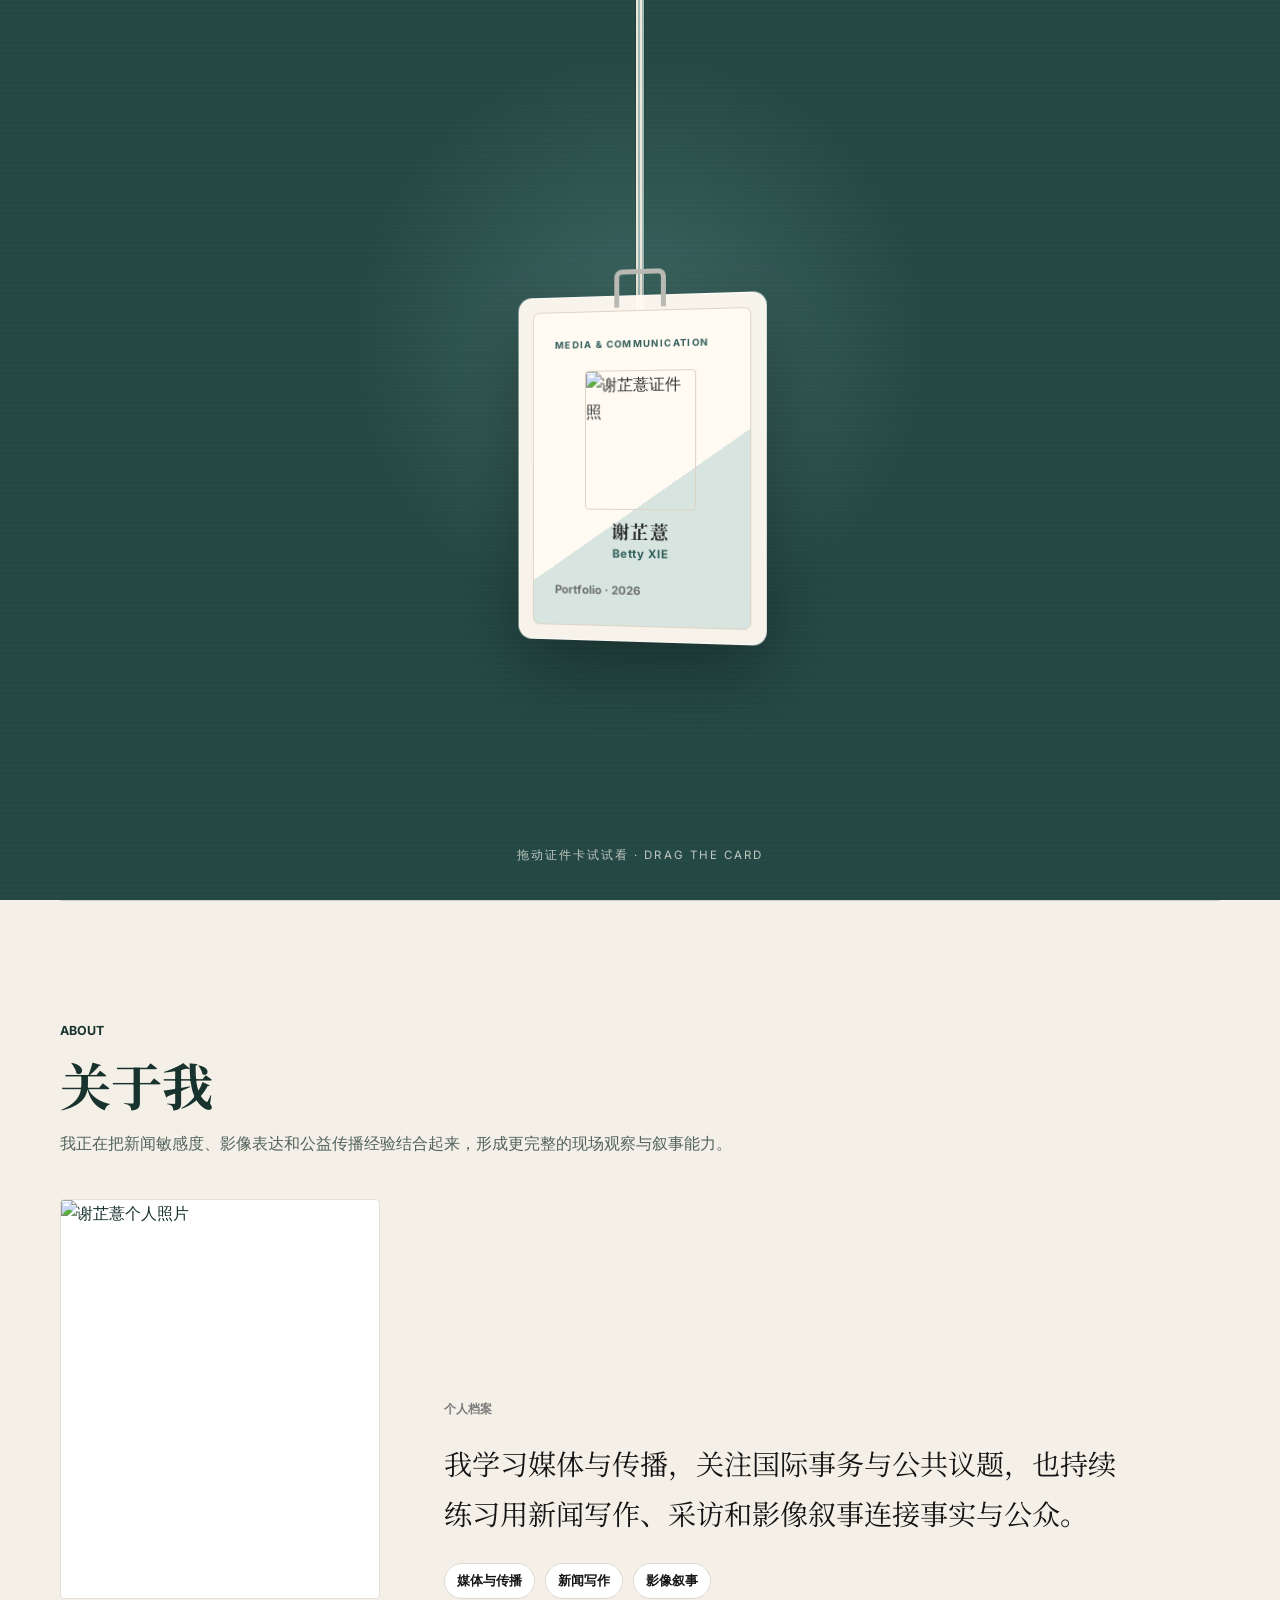
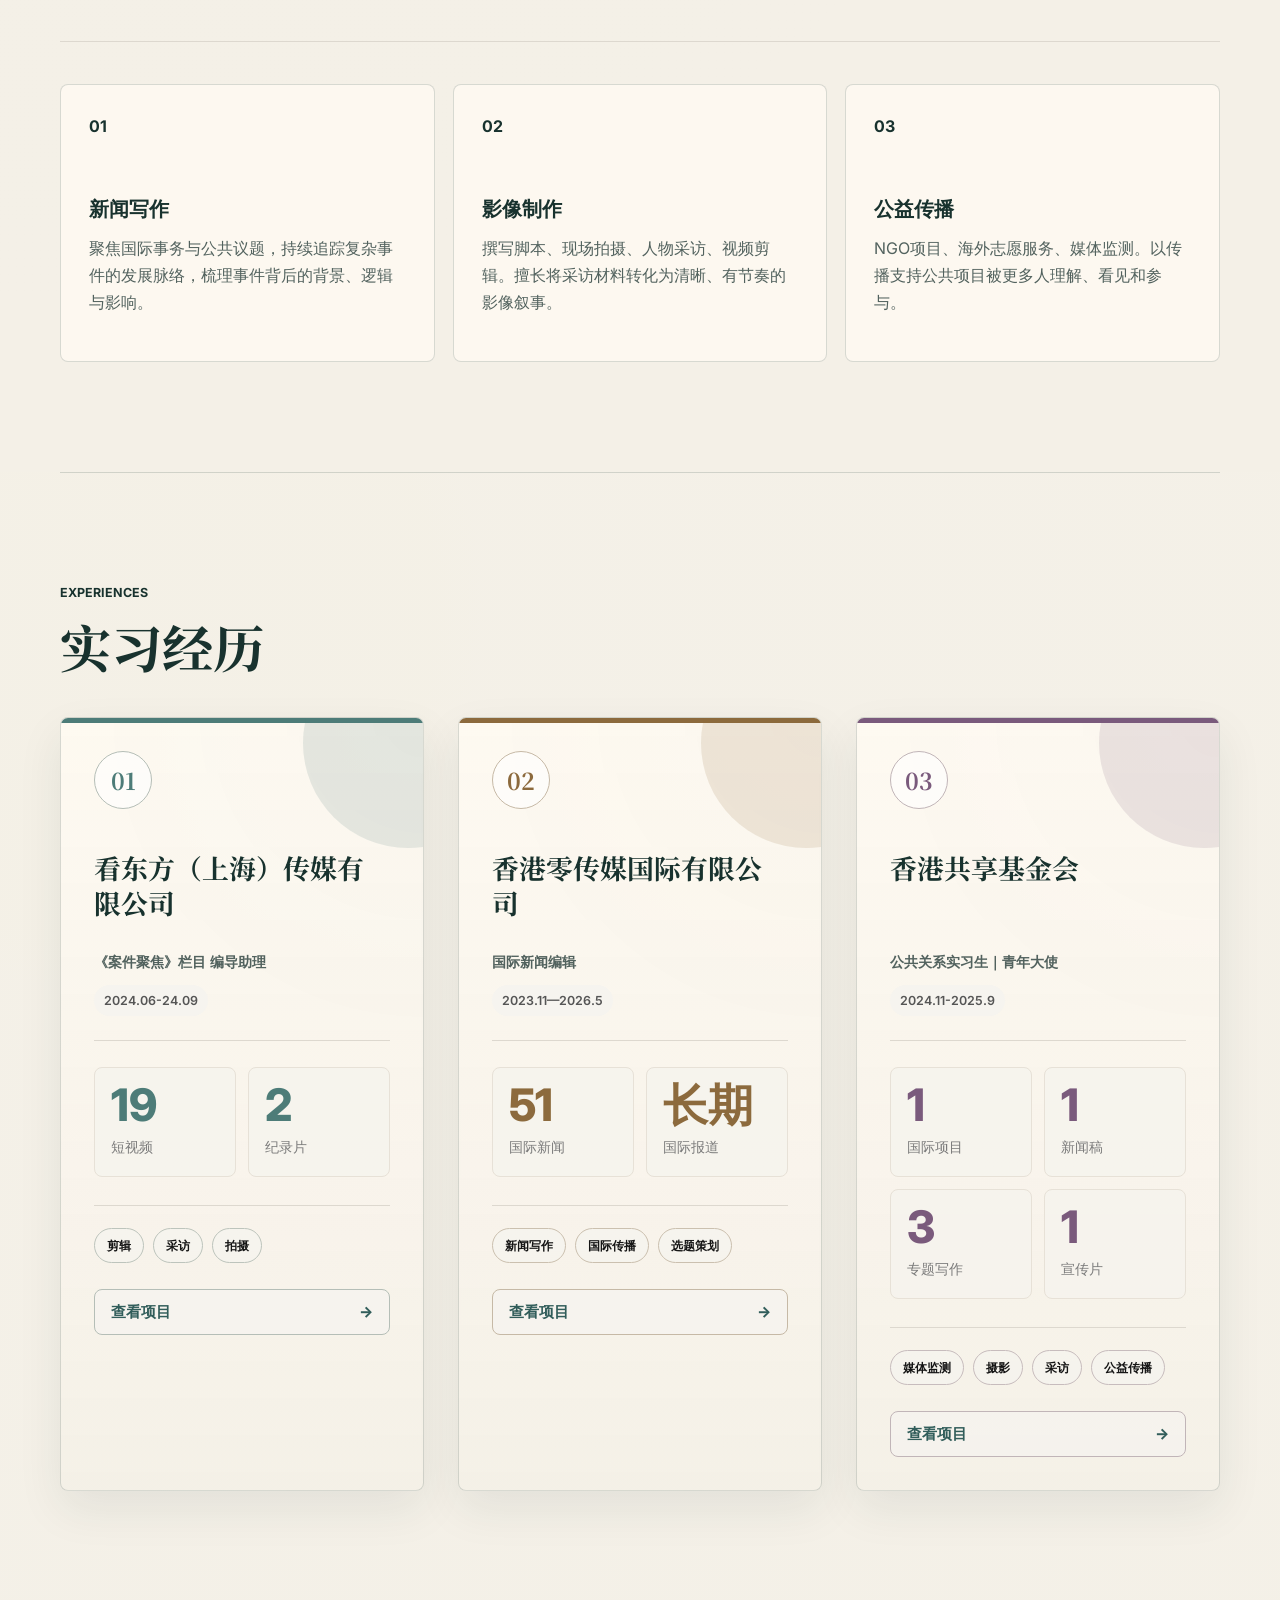
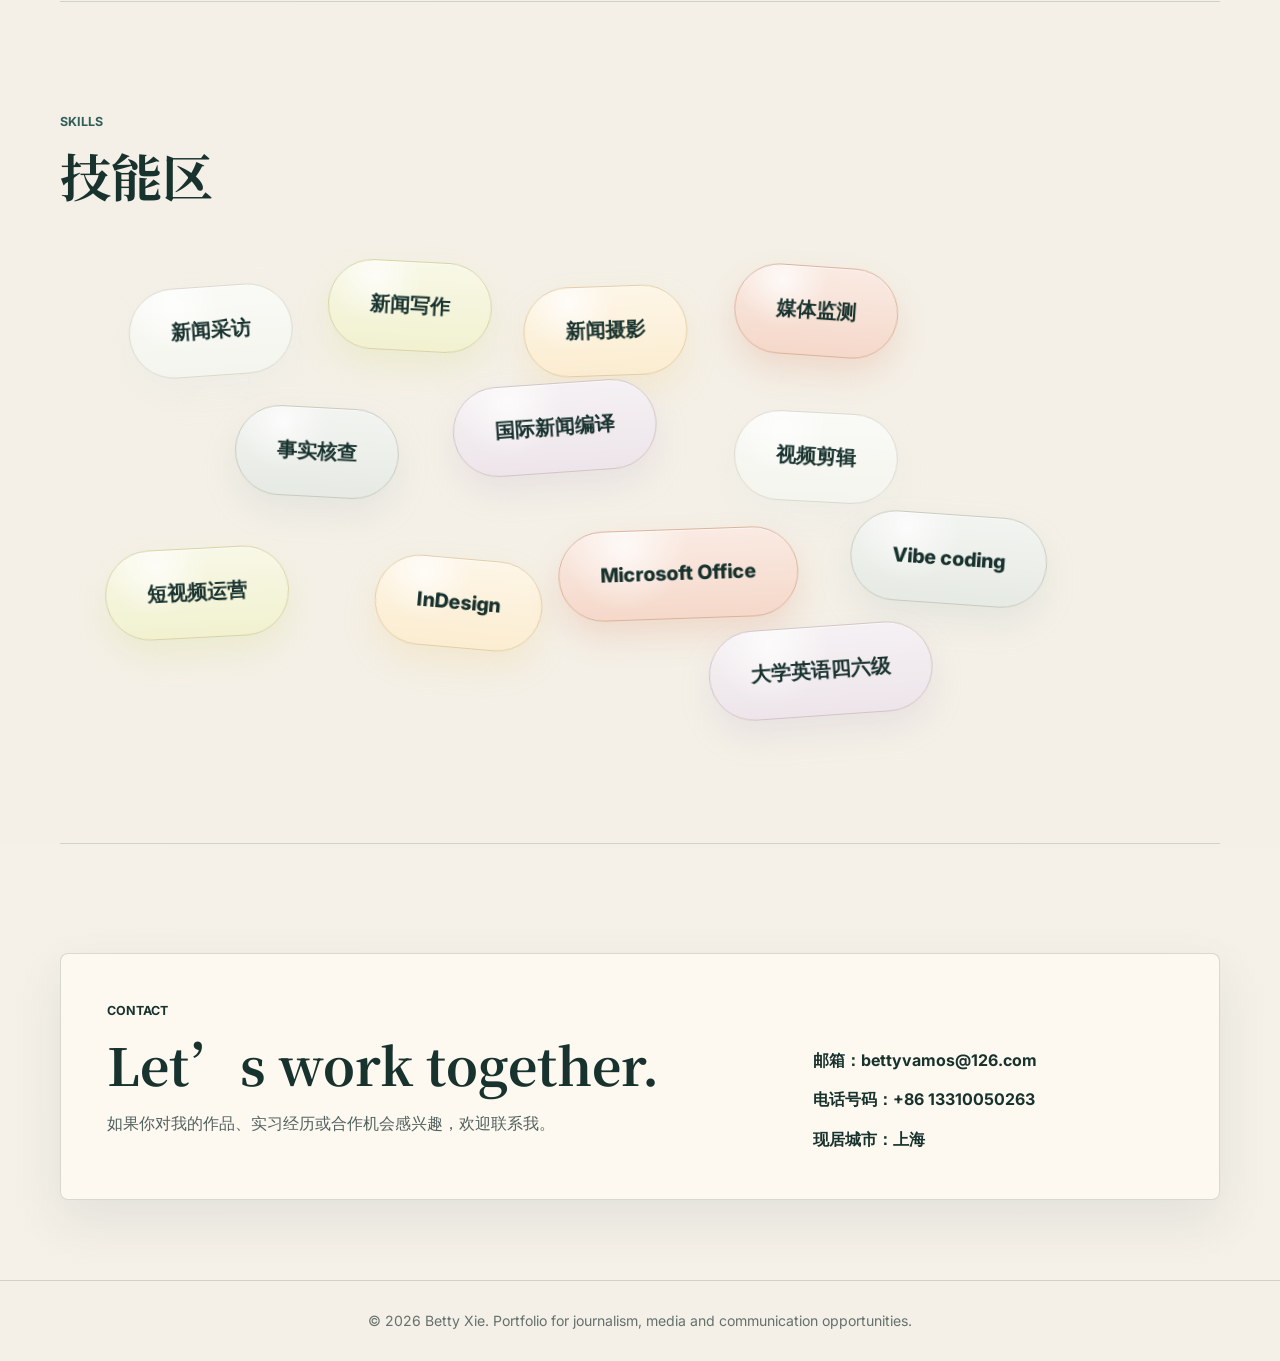
==== index.html @ 4956002a "Add files via upload" ====
<!DOCTYPE html>
<html lang="zh-CN">
<head>
  <meta charset="UTF-8">
  <meta name="viewport" content="width=device-width, initial-scale=1.0">
  <title>Betty Xie | Portfolio</title>
  <meta name="description" content="谢芷薏 Betty Xie 的中文个人作品集网站，展示新闻写作、影像制作、公益传播经历与作品。">
  <link rel="preconnect" href="https://fonts.googleapis.com">
  <link rel="preconnect" href="https://fonts.gstatic.com" crossorigin>
  <link href="https://fonts.googleapis.com/css2?family=Noto+Serif+SC:wght@500;700&family=Inter:wght@400;500;600;700&display=swap" rel="stylesheet">
  <link rel="stylesheet" href="style.css">
</head>
<body class="home-page">
  <div class="lanyard-intro" id="lanyardIntro" role="dialog" aria-label="Betty Xie 网站入场动画">
    <div class="intro-lanyard" aria-hidden="true">
      <span class="lanyard-line"></span>
      <div class="lanyard-card">
        <span class="card-clip"></span>
        <div class="intro-card-content">
          <span class="intro-card-label">MEDIA &amp; COMMUNICATION</span>
          <img class="intro-card-photo" src="photo/证件照片.jpg" alt="谢芷薏证件照">
          <div class="intro-card-name">
            <strong>谢芷薏</strong>
            <span>Betty XIE</span>
          </div>
          <span class="intro-card-role">Portfolio · 2026</span>
        </div>
      </div>
    </div>
    <p class="intro-hint">拖动证件卡试试看 · Drag the card</p>
  </div>

  <header class="site-header" id="top">
    <nav class="navbar" aria-label="主导航">
      <a class="brand" href="#hero" aria-label="返回首页">Betty Xie</a>
      <button class="nav-toggle" type="button" aria-label="打开导航菜单" aria-expanded="false">
        <span></span>
        <span></span>
      </button>
      <div class="nav-links">
        <a href="#about">About</a>
        <a href="#projects">Experiences</a>
        <a href="#skills">Skills</a>
        <a href="#contact">Contact</a>
      </div>
    </nav>
  </header>

  <main>
    <section class="hero section" id="hero">
      <div class="newsroom-grid" id="newsroomGrid" aria-hidden="true"></div>
      <div class="hero-focus" aria-hidden="true"></div>
      <div class="section-inner hero-grid">
        <div class="hero-copy">
          <h1>谢芷薏</h1>
          <p class="hero-role">新闻写作｜纪录片｜国际传播</p>
          <p class="hero-intro">关注国际事务、公共议题与真实的人</p>
        </div>
      </div>
      <a class="hero-scroll" href="#about" aria-label="继续认识我">
        <span>继续认识我</span>
        <i aria-hidden="true">↓</i>
      </a>
    </section>

    <section class="section about" id="about">
      <div class="section-inner">
        <div class="section-heading reveal">
          <p class="eyebrow">About</p>
          <h2>关于我</h2>
          <p>我正在把新闻敏感度、影像表达和公益传播经验结合起来，形成更完整的现场观察与叙事能力。</p>
        </div>
        <div class="about-profile reveal">
          <figure class="about-photo">
            <img src="photo/Hero/1.jpg" alt="谢芷薏个人照片">
          </figure>
          <div class="about-profile-copy">
            <span>个人档案</span>
            <p>我学习媒体与传播，关注国际事务与公共议题，也持续练习用新闻写作、采访和影像叙事连接事实与公众。</p>
            <div class="about-profile-meta">
              <em>媒体与传播</em>
              <em>新闻写作</em>
              <em>影像叙事</em>
            </div>
          </div>
        </div>
        <div class="about-cards">
          <article class="info-card reveal">
            <span class="card-index">01</span>
            <h3>新闻写作</h3>
            <p>聚焦国际事务与公共议题，持续追踪复杂事件的发展脉络，梳理事件背后的背景、逻辑与影响。</p>
          </article>
          <article class="info-card reveal">
            <span class="card-index">02</span>
            <h3>影像制作</h3>
            <p>撰写脚本、现场拍摄、人物采访、视频剪辑。擅长将采访材料转化为清晰、有节奏的影像叙事。</p>
          </article>
          <article class="info-card reveal">
            <span class="card-index">03</span>
            <h3>公益传播</h3>
            <p>NGO项目、海外志愿服务、媒体监测。以传播支持公共项目被更多人理解、看见和参与。</p>
          </article>
        </div>
      </div>
    </section>

    <section class="section projects" id="projects">
      <div class="section-inner">
        <div class="section-heading reveal">
          <p class="eyebrow">EXperiences</p>
          <h2>实习经历</h2>
        </div>
        <div class="project-track">
          <article class="project-card reveal">
            <div class="project-content">
              <span class="record-number">01</span>
              <div class="record-header">
                <h3>看东方（上海）传媒有限公司</h3>
                <p class="record-role">《案件聚焦》栏目 编导助理</p>
                <time class="record-date">2024.06-24.09</time>
              </div>
              <div class="record-metrics" aria-label="成果数据">
                <div class="record-metric">
                  <strong>19</strong>
                  <span>短视频</span>
                </div>
                <div class="record-metric">
                  <strong>2</strong>
                  <span>纪录片</span>
                </div>
              </div>
              <div class="record-tags">
                <span>剪辑</span>
                <span>采访</span>
                <span>拍摄</span>
              </div>
              <a class="record-link" href="video.html">查看项目 <span>→</span></a>
            </div>
          </article>
          <article class="project-card reveal">
            <div class="project-content">
              <span class="record-number">02</span>
              <div class="record-header">
                <h3>香港零传媒国际有限公司</h3>
                <p class="record-role">国际新闻编辑</p>
                <time class="record-date">2023.11—2026.5</time>
              </div>
              <div class="record-metrics" aria-label="成果数据">
                <div class="record-metric">
                  <strong>51</strong>
                  <span>国际新闻</span>
                </div>
                <div class="record-metric">
                  <strong>长期</strong>
                  <span>国际报道</span>
                </div>
              </div>
              <div class="record-tags">
                <span>新闻写作</span>
                <span>国际传播</span>
                <span>选题策划</span>
              </div>
              <a class="record-link" href="news.html">查看项目 <span>→</span></a>
            </div>
          </article>
          <article class="project-card reveal">
            <div class="project-content">
              <span class="record-number">03</span>
              <div class="record-header">
                <h3>香港共享基金会</h3>
                <p class="record-role">公共关系实习生｜青年大使</p>
                <time class="record-date">2024.11-2025.9</time>
              </div>
              <div class="record-metrics" aria-label="成果数据">
                <div class="record-metric">
                  <strong>1</strong>
                  <span>国际项目</span>
                </div>
                <div class="record-metric">
                  <strong>1</strong>
                  <span>新闻稿</span>
                </div>
                <div class="record-metric">
                  <strong>3</strong>
                  <span>专题写作</span>
                </div>
                <div class="record-metric">
                  <strong>1</strong>
                  <span>宣传片</span>
                </div>
              </div>
              <div class="record-tags">
                <span>媒体监测</span>
                <span>摄影</span>
                <span>采访</span>
                <span>公益传播</span>
              </div>
              <a class="record-link" href="ngo.html">查看项目 <span>→</span></a>
            </div>
          </article>
        </div>
      </div>
    </section>

    <section class="section skills" id="skills">
      <div class="section-inner">
        <div class="section-heading reveal">
          <p class="eyebrow">Skills</p>
          <h2>技能区</h2>
        </div>
        <div class="skill-wall reveal" aria-label="技能列表">
          <span>新闻采访</span>
          <span>新闻写作</span>
          <span>新闻摄影</span>
          <span>媒体监测</span>
          <span>事实核查</span>
          <span>国际新闻编译</span>
          <span>视频剪辑</span>
          <span>短视频运营</span>
          <span>InDesign</span>
          <span>Microsoft Office</span>
          <span>Vibe coding</span>
          <span>大学英语四六级</span>
        </div>
      </div>
    </section>

    <section class="section contact" id="contact">
      <div class="section-inner contact-panel reveal">
        <div>
          <p class="eyebrow">Contact</p>
          <h2>Let’s work together.</h2>
          <p>如果你对我的作品、实习经历或合作机会感兴趣，欢迎联系我。</p>
        </div>
        <div class="contact-list">
          <span>邮箱：bettyvamos@126.com</span>
          <span>电话号码：+86 13310050263</span>
          <span>现居城市：上海</span>
        </div>
      </div>
    </section>
  </main>

  <footer class="site-footer">
    <p>© 2026 Betty Xie. Portfolio for journalism, media and communication opportunities.</p>
  </footer>

  <script src="protect.js"></script>
  <script src="script.js"></script>
</body>
</html>
---- style.css ----
:root {
  --bg: #f7f2e9;
  --bg-soft: #efe8dc;
  --paper: #fffaf2;
  --ink: #2d2f2f;
  --muted: #6d706d;
  --line: #ddd3c4;
  --accent: #4d7c78;
  --accent-dark: #315d5a;
  --accent-soft: #d7e4df;
  --shadow: 0 20px 60px rgba(45, 47, 47, 0.1);
  --radius: 8px;
  --max-width: 1160px;
}

* {
  box-sizing: border-box;
}

html,
body {
  -webkit-user-select: none;
  user-select: none;
}

img,
video {
  -webkit-user-drag: none;
  user-drag: none;
}

html {
  scroll-behavior: smooth;
}

body {
  margin: 0;
  color: var(--ink);
  background: var(--bg);
  font-family: Inter, "Microsoft YaHei", "PingFang SC", sans-serif;
  line-height: 1.7;
}

body.intro-active {
  overflow: hidden;
}

.lanyard-intro {
  position: fixed;
  inset: 0;
  z-index: 1000;
  display: grid;
  place-items: center;
  overflow: hidden;
  color: #fffaf2;
  background:
    radial-gradient(circle at 50% 38%, rgba(111, 160, 154, 0.34), transparent 34%),
    #244844;
  transition: opacity 0.7s ease, visibility 0.7s ease;
}

.lanyard-intro::after {
  position: absolute;
  inset: 0;
  content: "";
  opacity: 0.16;
  background-image: linear-gradient(rgba(255, 255, 255, 0.12) 1px, transparent 1px);
  background-size: 100% 5px;
  pointer-events: none;
}

.lanyard-intro.is-leaving {
  visibility: hidden;
  opacity: 0;
  pointer-events: none;
}

.intro-lanyard {
  position: relative;
  width: min(300px, 72vw);
  height: min(600px, 78vh);
  transform-origin: 50% -15%;
  animation: lanyard-drop 1.05s cubic-bezier(0.2, 0.9, 0.25, 1.12) both;
}

.lanyard-line {
  position: absolute;
  top: -46vh;
  left: 50%;
  width: 8px;
  height: calc(46vh + 170px);
  border-radius: 8px;
  background: repeating-linear-gradient(90deg, #eee8dc 0 2px, #9fb9b4 2px 4px);
  box-shadow: 0 0 0 1px rgba(0, 0, 0, 0.12);
  transform: translateX(-50%);
  transform-origin: 50% 0;
}

.lanyard-card {
  position: absolute;
  top: 145px;
  left: 50%;
  width: min(250px, 64vw);
  aspect-ratio: 0.72;
  padding: 14px;
  border: 1px solid rgba(255, 255, 255, 0.55);
  border-radius: 14px;
  background: rgba(255, 250, 242, 0.96);
  box-shadow: 0 30px 70px rgba(0, 0, 0, 0.32);
  touch-action: none;
  user-select: none;
  cursor: grab;
  will-change: transform;
  transform: translate3d(calc(-50% + var(--card-x, 0px)), var(--card-y, 0px), 0)
    perspective(700px) rotateZ(var(--card-rotate, 0deg)) rotateY(-7deg);
}

.lanyard-card.is-dragging {
  cursor: grabbing;
}

.card-clip {
  position: absolute;
  top: -27px;
  left: 50%;
  width: 52px;
  height: 38px;
  border: 5px solid #b8b9b2;
  border-bottom: 0;
  border-radius: 8px 8px 0 0;
  transform: translateX(-50%);
}

.intro-card-content {
  display: flex;
  flex-direction: column;
  height: 100%;
  padding: 25px 22px;
  color: var(--ink);
  border: 1px solid var(--line);
  border-radius: 7px;
  background:
    linear-gradient(145deg, transparent 58%, var(--accent-soft) 58%),
    var(--paper);
}

.intro-card-label {
  color: var(--accent-dark);
  font-size: 0.6rem;
  font-weight: 700;
  letter-spacing: 0.14em;
}

.intro-card-photo {
  width: 112px;
  height: 140px;
  margin: auto auto 9px;
  border: 1px solid var(--line);
  border-radius: 4px;
  object-fit: cover;
  object-position: center 28%;
}

.intro-card-name {
  margin-bottom: auto;
  text-align: center;
}

.intro-card-name strong {
  display: block;
  margin: 0;
  font-family: "Noto Serif SC", serif;
  font-size: 1.15rem;
  line-height: 1.35;
  letter-spacing: 0.08em;
}

.intro-card-name span {
  display: block;
  margin-top: 1px;
  color: var(--accent-dark);
  font-size: 0.72rem;
  font-weight: 700;
  letter-spacing: 0.04em;
}

.intro-card-role {
  color: var(--muted);
  font-size: 0.72rem;
  font-weight: 700;
}

.intro-hint {
  position: absolute;
  bottom: 34px;
  margin: 0;
  font-size: 0.72rem;
  letter-spacing: 0.18em;
  text-transform: uppercase;
  opacity: 0;
  animation: intro-caption 0.8s 1.35s ease forwards;
}

@keyframes lanyard-drop {
  from { transform: translateY(-115vh) rotate(-8deg); }
  72% { transform: translateY(3vh) rotate(4deg); }
  to { transform: translateY(0) rotate(0); }
}

@keyframes intro-caption {
  to { opacity: 0.72; }
}

img {
  display: block;
  width: 100%;
}

a {
  color: inherit;
  text-decoration: none;
}

.site-header {
  position: fixed;
  top: 0;
  left: 0;
  z-index: 20;
  width: 100%;
  border-bottom: 1px solid rgba(221, 211, 196, 0.7);
  background: rgba(247, 242, 233, 0.88);
  backdrop-filter: blur(18px);
}

.navbar {
  display: flex;
  align-items: center;
  justify-content: space-between;
  width: min(calc(100% - 32px), var(--max-width));
  height: 72px;
  margin: 0 auto;
}

.brand {
  font-family: "Noto Serif SC", serif;
  font-size: 1.15rem;
  font-weight: 700;
}

.nav-links {
  display: flex;
  gap: 28px;
  color: var(--muted);
  font-size: 0.92rem;
  font-weight: 600;
}

.nav-links a {
  position: relative;
  padding: 6px 0;
}

.nav-links a::after {
  position: absolute;
  right: 0;
  bottom: 0;
  left: 0;
  height: 2px;
  content: "";
  background: var(--accent);
  transform: scaleX(0);
  transform-origin: right;
  transition: transform 0.25s ease;
}

.nav-links a:hover::after,
.nav-links a.active::after {
  transform: scaleX(1);
  transform-origin: left;
}

.nav-links .nav-home-link {
  padding: 6px 12px;
  border: 1px solid currentColor;
  border-radius: 999px;
}

.nav-links .nav-home-link::after {
  display: none;
}

.nav-toggle {
  display: none;
  width: 44px;
  height: 44px;
  padding: 0;
  border: 1px solid var(--line);
  border-radius: 8px;
  background: transparent;
}

.nav-toggle span {
  display: block;
  width: 18px;
  height: 2px;
  margin: 5px auto;
  background: var(--ink);
  transition: transform 0.25s ease;
}

.section {
  position: relative;
  padding: 110px 0;
}

.section-inner {
  width: min(calc(100% - 40px), var(--max-width));
  margin: 0 auto;
}

.hero {
  display: flex;
  align-items: center;
  justify-content: center;
  min-height: 100vh;
  padding: 96px 0 78px;
  overflow: hidden;
  border-bottom: 0;
  background: #173b36;
}

.newsroom-grid {
  position: absolute;
  inset: 86px clamp(18px, 3vw, 46px) 72px;
  z-index: 0;
  display: grid;
  grid-template-columns: repeat(12, minmax(0, 1fr));
  grid-template-rows: repeat(6, minmax(72px, 1fr));
  gap: clamp(10px, 1.25vw, 16px);
  pointer-events: none;
}

.newsroom-tile {
  position: relative;
  display: flex;
  min-width: 0;
  padding: clamp(14px, 1.8vw, 22px);
  flex-direction: column;
  justify-content: space-between;
  overflow: hidden;
  border: 1px solid rgba(245, 245, 245, 0.12);
  border-radius: 5px;
  background: rgba(245, 245, 245, 0.045);
  color: rgba(245, 245, 245, 0.34);
  box-shadow: 0 12px 32px rgba(0, 0, 0, 0.12);
  opacity: 0;
  pointer-events: auto;
  transform: translateY(14px);
  transition: transform 0.25s ease, border-color 0.25s ease, background 0.25s ease, color 0.25s ease, box-shadow 0.25s ease;
  animation: newsroom-enter 0.68s ease forwards;
}

.newsroom-tile {
  isolation: isolate;
}

.newsroom-tile::before,
.newsroom-tile::after {
  position: absolute;
  content: "";
  pointer-events: none;
}

.newsroom-tile::before {
  inset: 0;
  z-index: 0;
  padding: 1px;
  border-radius: inherit;
  background: conic-gradient(
    from var(--glow-angle, 0deg),
    transparent 0 24%,
    rgba(77, 124, 120, 0.96) 30%,
    rgba(215, 228, 223, 0.72) 34%,
    transparent 43%,
    transparent 68%,
    rgba(201, 213, 107, 0.72) 74%,
    transparent 84%
  );
  -webkit-mask: linear-gradient(#000 0 0) content-box, linear-gradient(#000 0 0);
  -webkit-mask-composite: xor;
  mask-composite: exclude;
  opacity: 0;
  transition: opacity 0.25s ease;
}

.newsroom-tile::after {
  top: var(--spark-y, 16%);
  left: var(--spark-x, 13%);
  z-index: 0;
  width: 8px;
  height: 8px;
  border-radius: 999px;
  background: #c9d56b;
  box-shadow:
    0 0 8px rgba(215, 228, 223, 0.95),
    0 0 22px rgba(77, 124, 120, 0.82),
    0 0 42px rgba(201, 213, 107, 0.42);
  opacity: 0;
  transition: opacity 0.25s ease, transform 0.25s ease;
}

.newsroom-tile > * {
  position: relative;
  z-index: 1;
}

.newsroom-tile:nth-child(1) { --spark-x: 14%; --spark-y: 15%; --glow-x: 18%; --glow-y: 16%; }
.newsroom-tile:nth-child(2) { --spark-x: 16%; --spark-y: 42%; --glow-x: 22%; --glow-y: 44%; }
.newsroom-tile:nth-child(3) { --spark-x: 74%; --spark-y: 18%; --glow-x: 74%; --glow-y: 20%; }
.newsroom-tile:nth-child(4) { --spark-x: 34%; --spark-y: 72%; --glow-x: 36%; --glow-y: 68%; }
.newsroom-tile:nth-child(5) { --spark-x: 15%; --spark-y: 20%; --glow-x: 18%; --glow-y: 24%; }
.newsroom-tile:nth-child(6) { --spark-x: 76%; --spark-y: 62%; --glow-x: 72%; --glow-y: 58%; }
.newsroom-tile:nth-child(7) { --spark-x: 68%; --spark-y: 28%; --glow-x: 64%; --glow-y: 32%; }
.newsroom-tile:nth-child(8) { --spark-x: 24%; --spark-y: 68%; --glow-x: 28%; --glow-y: 64%; }
.newsroom-tile:nth-child(9) { --spark-x: 78%; --spark-y: 24%; --glow-x: 74%; --glow-y: 22%; }
.newsroom-tile:nth-child(10) { --spark-x: 18%; --spark-y: 74%; --glow-x: 22%; --glow-y: 70%; }
.newsroom-tile:nth-child(11) { --spark-x: 18%; --spark-y: 28%; --glow-x: 24%; --glow-y: 32%; }
.newsroom-tile:nth-child(12) { --spark-x: 76%; --spark-y: 72%; --glow-x: 72%; --glow-y: 68%; }

.newsroom-tile:nth-child(2n)::before { animation-delay: -1.4s; }
.newsroom-tile:nth-child(3n)::before { animation-delay: -2.6s; }
.newsroom-tile:nth-child(2n)::after { animation-delay: -1.8s; }
.newsroom-tile:nth-child(3n)::after { animation-delay: -3.2s; }

.newsroom-tile:hover {
  color: rgba(245, 245, 245, 0.6);
  border-color: rgba(245, 245, 245, 0.24);
  background: rgba(245, 245, 245, 0.07);
  box-shadow: 0 18px 42px rgba(0, 0, 0, 0.2);
  transform: translateY(-3px);
}

.newsroom-tile:hover,
.newsroom-tile:focus-visible {
  color: rgba(255, 255, 255, 0.72);
  border-color: rgba(159, 185, 180, 0.74);
  background:
    radial-gradient(circle at var(--glow-x, 18%) var(--glow-y, 18%), rgba(201, 213, 107, 0.18), transparent 38%),
    linear-gradient(145deg, rgba(49, 93, 90, 0.58), rgba(18, 43, 39, 0.82));
  box-shadow:
    0 0 0 1px rgba(159, 185, 180, 0.32),
    0 22px 56px rgba(14, 44, 40, 0.34),
    inset 0 0 24px rgba(201, 213, 107, 0.12);
}

.newsroom-tile:hover::before,
.newsroom-tile:focus-visible::before {
  opacity: 1;
  animation: tile-border-orbit 3.8s linear infinite;
}

.newsroom-tile:hover::after,
.newsroom-tile:focus-visible::after {
  opacity: 1;
  animation: tile-spark-drift 5.8s ease-in-out infinite;
  transform: scale(1.28);
}

.newsroom-tile:nth-child(1) { grid-column: 1 / span 3; grid-row: 1 / span 2; animation-delay: 80ms; }
.newsroom-tile:nth-child(2) { grid-column: 4 / span 2; grid-row: 1 / span 1; animation-delay: 140ms; }
.newsroom-tile:nth-child(3) { grid-column: 9 / span 3; grid-row: 1 / span 2; animation-delay: 200ms; }
.newsroom-tile:nth-child(4) { grid-column: 12 / span 1; grid-row: 2 / span 2; animation-delay: 260ms; }
.newsroom-tile:nth-child(5) { grid-column: 1 / span 2; grid-row: 3 / span 1; animation-delay: 320ms; }
.newsroom-tile:nth-child(6) { grid-column: 10 / span 2; grid-row: 3 / span 1; animation-delay: 380ms; }
.newsroom-tile:nth-child(7) { grid-column: 2 / span 3; grid-row: 5 / span 2; animation-delay: 440ms; }
.newsroom-tile:nth-child(8) { grid-column: 5 / span 2; grid-row: 6 / span 1; animation-delay: 500ms; }
.newsroom-tile:nth-child(9) { grid-column: 8 / span 2; grid-row: 5 / span 1; animation-delay: 560ms; }
.newsroom-tile:nth-child(10) { grid-column: 10 / span 3; grid-row: 5 / span 2; animation-delay: 620ms; }
.newsroom-tile:nth-child(11) { grid-column: 6 / span 2; grid-row: 2 / span 1; animation-delay: 680ms; }
.newsroom-tile:nth-child(12) { grid-column: 7 / span 2; grid-row: 4 / span 1; animation-delay: 740ms; }

.newsroom-tile[data-depth="2"] {
  background: rgba(245, 245, 245, 0.035);
}

.newsroom-tile[data-depth="3"] {
  border-style: dashed;
  background: rgba(245, 245, 245, 0.025);
}

.tile-number {
  color: rgba(245, 245, 245, 0.16);
  font-family: "Noto Serif SC", serif;
  font-size: clamp(1.6rem, 3vw, 2.7rem);
  font-weight: 700;
  line-height: 1;
}

.tile-status {
  display: inline-flex;
  gap: 6px;
  align-items: center;
  color: rgba(211, 211, 211, 0.56);
  font-size: 0.72rem;
  font-weight: 700;
}

.tile-status::before {
  width: 6px;
  height: 6px;
  content: "";
  border-radius: 50%;
  background: rgba(168, 168, 168, 0.54);
}

.tile-title {
  margin-top: auto;
  color: rgba(245, 245, 245, 0.5);
  font-family: "Noto Serif SC", serif;
  font-size: clamp(1rem, 1.7vw, 1.32rem);
  font-weight: 700;
  line-height: 1.3;
  transition: opacity 0.24s ease;
}

.tile-title.is-refreshing {
  opacity: 0;
}

.tile-lines {
  display: grid;
  gap: 7px;
  margin-top: 18px;
}

.tile-lines i {
  display: block;
  height: 1px;
  background: rgba(245, 245, 245, 0.14);
}

.tile-lines i:nth-child(2) {
  width: 72%;
}

.tile-lines i:nth-child(3) {
  width: 46%;
}

.hero-focus {
  position: absolute;
  inset: 12% 14%;
  z-index: 1;
  background: radial-gradient(
    circle at center,
    rgba(28, 28, 28, 0.94) 0%,
    rgba(28, 28, 28, 0.76) 42%,
    rgba(21, 21, 21, 0) 74%
  );
  pointer-events: none;
}

.hero-grid {
  position: relative;
  z-index: 2;
  display: flex;
  justify-content: center;
  pointer-events: none;
  text-align: center;
}

.hero-copy {
  max-width: min(920px, 100%);
  opacity: 0;
  transform: translateY(12px);
  animation: hero-copy-enter 0.72s ease 0.78s forwards;
}

.eyebrow {
  margin: 0 0 14px;
  color: var(--accent-dark);
  font-size: 0.78rem;
  font-weight: 700;
  letter-spacing: 0;
  text-transform: uppercase;
}

h1,
h2,
h3,
p {
  margin-top: 0;
}

h1,
h2 {
  font-family: "Noto Serif SC", serif;
  line-height: 1.14;
}

h1 {
  margin-bottom: 22px;
  font-size: clamp(3.4rem, 7vw, 7rem);
}

.hero h1 {
  margin-bottom: 22px;
  color: var(--ink);
  font-size: clamp(64px, 9vw, 150px);
  font-weight: 700;
  letter-spacing: 0;
}

h1 span {
  color: var(--accent-dark);
}

h2 {
  margin-bottom: 16px;
  font-size: clamp(2rem, 4vw, 3.7rem);
}

h3 {
  margin-bottom: 12px;
  font-size: 1.25rem;
  line-height: 1.35;
}

h4 {
  margin: 0 0 10px;
  font-size: 1.05rem;
  line-height: 1.4;
}

.hero-role {
  max-width: 740px;
  margin: 0 auto 16px;
  color: var(--accent-dark);
  font-size: clamp(1.08rem, 2vw, 1.42rem);
  font-weight: 600;
  letter-spacing: 0.04em;
}

.hero-intro {
  max-width: 680px;
  margin: 0 auto;
  color: var(--muted);
  font-size: clamp(0.98rem, 1.4vw, 1.12rem);
}

.hero-scroll {
  position: absolute;
  bottom: 26px;
  left: 50%;
  z-index: 3;
  display: inline-flex;
  gap: 10px;
  align-items: center;
  color: var(--accent-dark);
  font-size: 0.88rem;
  font-weight: 700;
  transform: translateX(-50%);
  opacity: 0;
  animation: hero-scroll-enter 0.5s ease 1.05s forwards;
}

.hero-scroll i {
  display: inline-block;
  font-style: normal;
  animation: scroll-cue 1.8s ease-in-out infinite;
}

.hero-scroll:focus-visible {
  outline: 2px solid var(--accent);
  outline-offset: 6px;
}

@keyframes newsroom-enter {
  to {
    opacity: 1;
    transform: translateY(0);
  }
}

@property --glow-angle {
  syntax: "<angle>";
  inherits: false;
  initial-value: 0deg;
}

@keyframes tile-border-orbit {
  to {
    --glow-angle: 360deg;
  }
}

@keyframes tile-spark-drift {
  0%, 100% {
    transform: translate3d(0, 0, 0) scale(1);
    opacity: 0.78;
  }
  42% {
    transform: translate3d(52px, 28px, 0) scale(0.78);
    opacity: 0.45;
  }
  66% {
    transform: translate3d(24px, 74px, 0) scale(1.12);
    opacity: 0.95;
  }
}

@keyframes hero-copy-enter {
  to {
    opacity: 1;
    transform: translateY(0);
  }
}

@keyframes hero-scroll-enter {
  to {
    opacity: 1;
  }
}

@keyframes scroll-cue {
  0%, 100% {
    transform: translateY(0);
  }
  50% {
    transform: translateY(5px);
  }
}

.hero-actions,
.tags {
  display: flex;
  flex-wrap: wrap;
  gap: 12px;
}

.btn {
  display: inline-flex;
  align-items: center;
  justify-content: center;
  min-height: 44px;
  padding: 11px 18px;
  border: 1px solid var(--accent);
  border-radius: 8px;
  font-weight: 700;
  transition: transform 0.22s ease, background 0.22s ease, color 0.22s ease, box-shadow 0.22s ease;
}

.btn:hover {
  transform: translateY(-2px);
  box-shadow: 0 10px 24px rgba(49, 93, 90, 0.16);
}

.btn.primary {
  color: #fff;
  background: var(--accent);
}

.btn.primary:hover {
  background: var(--accent-dark);
}

.btn.secondary,
.btn.ghost {
  color: var(--accent-dark);
  background: rgba(255, 250, 242, 0.64);
}

.btn.small {
  min-height: 40px;
  padding: 8px 14px;
  color: #fff;
  background: var(--accent);
}

.portrait-card {
  margin: 0;
  overflow: hidden;
  border: 1px solid rgba(221, 211, 196, 0.8);
  border-radius: var(--radius);
  background: var(--paper);
  box-shadow: var(--shadow);
}

.portrait-card img {
  aspect-ratio: 4 / 5;
  object-fit: cover;
}

.portrait-card figcaption {
  padding: 14px 16px;
  color: var(--muted);
  font-size: 0.9rem;
}

.section-heading {
  max-width: 760px;
  margin-bottom: 42px;
}

.section-heading p:last-child {
  color: var(--muted);
  font-size: 1.02rem;
}

.about-profile {
  display: grid;
  grid-template-columns: minmax(220px, 320px) minmax(0, 1fr);
  gap: clamp(28px, 5vw, 72px);
  align-items: end;
  margin-bottom: 42px;
  padding-bottom: 42px;
  border-bottom: 1px solid #DDD8CF;
}

.about-photo {
  margin: 0;
  overflow: hidden;
  border: 1px solid #E4E0D8;
  border-radius: 4px;
  background: #FFFFFF;
}

.about-photo img {
  aspect-ratio: 4 / 5;
  object-fit: cover;
}

.about-profile-copy {
  max-width: 680px;
}

.about-profile-copy > span {
  display: block;
  margin-bottom: 18px;
  color: #7B7B7B;
  font-size: 0.78rem;
  font-weight: 800;
}

.about-profile-copy p {
  margin-bottom: 24px;
  font-family: "Noto Serif SC", serif;
  font-size: clamp(1.24rem, 2.2vw, 1.8rem);
  line-height: 1.8;
  color: #151515;
}

.about-profile-meta {
  display: flex;
  flex-wrap: wrap;
  gap: 10px;
}

.about-profile-meta em {
  padding: 6px 12px;
  border: 1px solid #DDD8CF;
  border-radius: 999px;
  color: #151515;
  background: #FFFFFF;
  font-size: 0.8rem;
  font-style: normal;
  font-weight: 700;
}

.about-cards {
  display: grid;
  grid-template-columns: repeat(3, 1fr);
  gap: 18px;
}

.info-card,
.timeline-content,
.project-card,
.work-card {
  border: 1px solid var(--line);
  border-radius: var(--radius);
  background: rgba(255, 250, 242, 0.78);
}

.info-card {
  min-height: 260px;
  padding: 28px;
}

.card-index {
  display: inline-flex;
  margin-bottom: 56px;
  color: var(--accent);
  font-weight: 700;
}

.info-card p,
.timeline-content p,
.project-content p,
.work-body p,
.contact-panel p {
  color: var(--muted);
}

.experience,
.portfolio,
.collection-list {
  background: var(--bg-soft);
}

.timeline {
  position: relative;
  display: grid;
  gap: 28px;
}

.timeline::before {
  position: absolute;
  top: 8px;
  bottom: 8px;
  left: 17px;
  width: 2px;
  content: "";
  background: var(--line);
}

.timeline-item {
  position: relative;
  display: grid;
  grid-template-columns: 36px minmax(0, 1fr);
  gap: 24px;
}

.timeline-dot {
  position: relative;
  z-index: 1;
  width: 36px;
  height: 36px;
  border: 8px solid var(--bg-soft);
  border-radius: 50%;
  background: var(--accent);
}

.timeline-content {
  padding: 28px;
  transition: transform 0.25s ease, box-shadow 0.25s ease;
}

.timeline-content:hover {
  transform: translateY(-2px);
  box-shadow: var(--shadow);
}

.date,
.meta {
  display: block;
  margin-bottom: 8px;
  color: var(--accent-dark);
  font-size: 0.9rem;
  font-weight: 700;
}

.text-link {
  display: inline-flex;
  align-items: center;
  gap: 8px;
  color: var(--accent-dark);
  font-weight: 800;
}

.text-link::after {
  content: "→";
  transition: transform 0.2s ease;
}

.text-link:hover::after {
  transform: translateX(3px);
}

.project-track {
  display: grid;
  grid-template-columns: repeat(3, minmax(0, 1fr));
  gap: clamp(20px, 3vw, 34px);
}

.project-card {
  position: relative;
  min-height: 560px;
  overflow: hidden;
  transition: transform 0.25s ease, box-shadow 0.25s ease, border-color 0.25s ease, background 0.25s ease;
}

.project-card::before {
  position: absolute;
  top: 0;
  right: 0;
  left: 0;
  height: 5px;
  content: "";
  background: var(--record-accent, #4D7C78);
}

.project-card::after {
  position: absolute;
  top: -80px;
  right: -90px;
  width: 210px;
  height: 210px;
  content: "";
  border-radius: 50%;
  background: color-mix(in srgb, var(--record-accent, #4D7C78) 14%, transparent);
  pointer-events: none;
}

.project-card:hover {
  transform: translateY(-8px);
  box-shadow: var(--shadow);
}

.project-card:nth-child(1) { --record-accent: #4D7C78; }
.project-card:nth-child(2) { --record-accent: #8C6A3D; }
.project-card:nth-child(3) { --record-accent: #7A5A7C; }

.project-content {
  position: relative;
  z-index: 1;
  display: flex;
  flex-direction: column;
  min-height: 560px;
  padding: clamp(26px, 2.6vw, 34px);
}

.record-number {
  display: inline-flex;
  width: 58px;
  height: 58px;
  align-items: center;
  justify-content: center;
  margin-bottom: 42px;
  border: 1px solid color-mix(in srgb, var(--record-accent, #4D7C78) 28%, #DDD8CF);
  border-radius: 50%;
  color: var(--record-accent, #4D7C78);
  background: rgba(255, 255, 255, 0.62);
  font-family: "Noto Serif SC", serif;
  font-size: 1.45rem;
  font-weight: 700;
  letter-spacing: 0;
  line-height: 1;
}

.record-header {
  padding-bottom: 24px;
  border-bottom: 1px solid #DDD8CF;
}

.record-header h3 {
  min-height: 3em;
  margin: 0 0 18px;
  font-family: "Noto Serif SC", serif;
  font-size: clamp(1.35rem, 2.1vw, 1.86rem);
  letter-spacing: 0;
  line-height: 1.28;
}

.record-role,
.record-date {
  display: block;
  margin: 0;
  color: #7B7B7B;
  font-size: 0.9rem;
  font-weight: 600;
  line-height: 1.7;
}

.record-date {
  width: fit-content;
  margin-top: 10px;
  padding: 5px 10px;
  border-radius: 999px;
  color: #555555;
  background: #F6F4EF;
  font-size: 0.78rem;
}

.record-metrics {
  display: grid;
  grid-template-columns: repeat(2, minmax(0, 1fr));
  gap: 12px;
  margin: 26px 0 28px;
}

.record-metric {
  display: grid;
  min-height: 98px;
  padding: 16px;
  align-content: space-between;
  gap: 10px;
  border: 1px solid #E7E1D7;
  border-radius: 8px;
  background: rgba(246, 244, 239, 0.72);
  transition: border-color 0.25s ease, background 0.25s ease, transform 0.25s ease;
}

.record-metric strong {
  color: var(--record-accent, #4D7C78);
  font-family: Inter, "Microsoft YaHei", "PingFang SC", sans-serif;
  font-size: clamp(1.9rem, 3.5vw, 3rem);
  font-weight: 800;
  letter-spacing: 0;
  line-height: 0.95;
  transition: color 0.25s ease, transform 0.25s ease;
}

.project-card:hover .record-metric {
  border-color: color-mix(in srgb, var(--record-accent, #4D7C78) 30%, #DDD8CF);
  background: rgba(255, 255, 255, 0.74);
  transform: translateY(-2px);
}

.project-card:hover .record-metric strong {
  color: #151515;
  transform: scale(1.03);
}

.record-metric span {
  color: #7B7B7B;
  font-size: 0.86rem;
}

.record-tags {
  display: flex;
  flex-wrap: wrap;
  gap: 9px;
  margin-top: auto;
  padding-top: 22px;
  border-top: 1px solid #DDD8CF;
}

.record-tags span {
  display: inline-flex;
  min-height: 30px;
  align-items: center;
  padding: 6px 12px;
  border: 1px solid color-mix(in srgb, var(--record-accent, #4D7C78) 22%, #DDD8CF);
  border-radius: 999px;
  color: #151515;
  background: rgba(246, 244, 239, 0.74);
  font-size: 0.78rem;
  font-weight: 700;
  transition: background 0.25s ease, color 0.25s ease, border-color 0.25s ease;
}

.record-tags span:hover {
  color: #151515;
  border-color: #CFC8BD;
  background: #F6F4EF;
}

.record-link {
  display: inline-flex;
  width: 100%;
  min-height: 46px;
  align-items: center;
  justify-content: space-between;
  gap: 8px;
  margin-top: 26px;
  padding: 0 16px;
  border: 1px solid color-mix(in srgb, var(--record-accent, #4D7C78) 28%, #DDD8CF);
  border-radius: 8px;
  color: #151515;
  background: rgba(246, 244, 239, 0.76);
  font-size: 0.94rem;
  font-weight: 800;
  letter-spacing: 0;
  line-height: 1;
  transition: color 0.25s ease, background 0.25s ease, border-color 0.25s ease;
}

.record-link span {
  display: inline-block;
  transition: transform 0.25s ease;
}

.record-link:hover {
  color: #FFFFFF;
  border-color: var(--record-accent, #4D7C78);
  background: var(--record-accent, #4D7C78);
}

.record-link:hover span {
  transform: translateX(6px);
}

.tags {
  margin: 20px 0 22px;
}

.project-content .btn {
  align-self: flex-start;
  margin-top: auto;
}

.tags span,
.skill-wall span,
.work-tag {
  display: inline-flex;
  align-items: center;
  min-height: 30px;
  padding: 5px 10px;
  border-radius: 8px;
  color: var(--accent-dark);
  background: var(--accent-soft);
  font-size: 0.78rem;
  font-weight: 700;
}

.published-sections {
  display: grid;
  gap: 42px;
}

.collection-page {
  min-height: 100vh;
}

.collection-hero {
  padding: 150px 0 70px;
}

.collection-hero .section-heading {
  max-width: 880px;
  margin-bottom: 0;
}

.collection-hero h1 {
  margin-bottom: 20px;
  font-size: clamp(2.6rem, 6vw, 5rem);
}

.collection-hero .btn {
  margin-top: 16px;
}

.collection-list {
  padding-top: 80px;
}

.collection-work-list {
  align-items: stretch;
}

.work-group {
  scroll-margin-top: 96px;
}

.work-group-heading {
  display: grid;
  grid-template-columns: 220px minmax(0, 1fr);
  gap: 28px;
  align-items: start;
  margin-bottom: 18px;
  padding-bottom: 18px;
  border-bottom: 1px solid var(--line);
}

.work-group-heading h3 {
  margin: 0;
  font-family: "Noto Serif SC", serif;
  font-size: 1.55rem;
}

.work-group-heading p {
  max-width: 760px;
  margin: 0;
  color: var(--muted);
}

.work-list {
  display: grid;
  grid-template-columns: repeat(3, minmax(0, 1fr));
  gap: 16px;
}

.work-card {
  min-height: 100%;
  overflow: hidden;
  transition: transform 0.25s ease, opacity 0.25s ease, box-shadow 0.25s ease;
}

.work-card:hover {
  transform: translateY(-4px);
  box-shadow: var(--shadow);
}

.work-body {
  display: flex;
  flex-direction: column;
  height: 100%;
  padding: 22px;
}

.work-tag {
  margin-bottom: 16px;
}

.work-meta {
  display: grid;
  gap: 4px;
  margin: auto 0 18px;
  color: var(--muted);
  font-size: 0.86rem;
}

.text-link.disabled {
  color: var(--muted);
  cursor: not-allowed;
  opacity: 0.68;
}

.text-link.disabled::after {
  content: "";
}

.skill-wall {
  position: relative;
  min-height: clamp(390px, 38vw, 500px);
  padding: clamp(18px, 3vw, 34px) 0;
}

.skill-wall span {
  position: absolute;
  z-index: 1;
  top: var(--bubble-y);
  left: var(--bubble-x);
  min-height: clamp(74px, 7vw, 96px);
  align-items: center;
  justify-content: center;
  padding: 18px clamp(24px, 3.2vw, 42px);
  border: 1px solid color-mix(in srgb, var(--skill-color, var(--accent)) 34%, var(--line));
  border-radius: 999px;
  color: #18322e;
  background:
    radial-gradient(circle at 28% 18%, rgba(255, 255, 255, 0.76), transparent 34%),
    linear-gradient(180deg, rgba(255, 255, 255, 0.52), rgba(255, 255, 255, 0.1)),
    color-mix(in srgb, var(--skill-color, var(--accent)) 28%, var(--paper));
  box-shadow:
    inset 0 1px 0 rgba(255, 255, 255, 0.55),
    0 16px 32px color-mix(in srgb, var(--skill-color, var(--accent)) 18%, transparent);
  font-size: clamp(1.08rem, 1.55vw, 1.34rem);
  font-weight: 800;
  white-space: nowrap;
  cursor: default;
  opacity: 0;
  transform: translate(var(--bubble-from-x, 0), var(--bubble-from-y, 38px)) rotate(var(--bubble-from-rotate, 0deg)) scale(0.62);
  transform-origin: 50% 70%;
  transition: color 0.26s ease, background 0.26s ease, border-color 0.26s ease, box-shadow 0.26s ease, transform 0.26s ease;
}

.skill-wall span:hover {
  z-index: 4;
  color: #fffaf2;
  border-color: var(--skill-hover, #315d5a);
  background:
    radial-gradient(circle at 28% 18%, rgba(255, 255, 255, 0.18), transparent 34%),
    linear-gradient(180deg, rgba(255, 255, 255, 0.12), rgba(0, 0, 0, 0.02)),
    var(--skill-hover, #315d5a);
  box-shadow: 0 22px 48px color-mix(in srgb, var(--skill-hover, #315d5a) 34%, transparent);
  transform: translate(0, -8px) rotate(var(--bubble-rotate, 0deg)) scale(1.06);
}

.skill-wall.visible span:hover {
  animation: none;
  opacity: 1;
  transform: translate(0, -8px) rotate(var(--bubble-rotate, 0deg)) scale(1.06);
}

.skill-wall span:nth-child(1) { --bubble-x: 6%; --bubble-y: 8%; --bubble-rotate: -4deg; --bubble-from-x: -26px; --bubble-from-y: 44px; --bubble-from-rotate: -12deg; --skill-color: #d7e4df; --skill-hover: #315d5a; }
.skill-wall span:nth-child(2) { --bubble-x: 23%; --bubble-y: 3%; --bubble-rotate: 3deg; --bubble-from-x: -12px; --bubble-from-y: 52px; --bubble-from-rotate: 10deg; --skill-color: #c9d56b; --skill-hover: #586321; }
.skill-wall span:nth-child(3) { --bubble-x: 40%; --bubble-y: 8%; --bubble-rotate: -2deg; --bubble-from-x: 16px; --bubble-from-y: 46px; --bubble-from-rotate: 12deg; --skill-color: #f0c36a; --skill-hover: #8c6a3d; }
.skill-wall span:nth-child(4) { --bubble-x: 58%; --bubble-y: 4%; --bubble-rotate: 4deg; --bubble-from-x: 24px; --bubble-from-y: 44px; --bubble-from-rotate: 14deg; --skill-color: #d8724d; --skill-hover: #934c35; }
.skill-wall span:nth-child(5) { --bubble-x: 15%; --bubble-y: 33%; --bubble-rotate: 3deg; --bubble-from-x: -28px; --bubble-from-y: 38px; --bubble-from-rotate: -10deg; --skill-color: #9fb9b4; --skill-hover: #4d7c78; }
.skill-wall span:nth-child(6) { --bubble-x: 34%; --bubble-y: 28%; --bubble-rotate: -4deg; --bubble-from-x: -8px; --bubble-from-y: 52px; --bubble-from-rotate: -12deg; --skill-color: #b9a6c9; --skill-hover: #7a5a7c; }
.skill-wall span:nth-child(7) { --bubble-x: 58%; --bubble-y: 34%; --bubble-rotate: 3deg; --bubble-from-x: 22px; --bubble-from-y: 40px; --bubble-from-rotate: 10deg; --skill-color: #d7e4df; --skill-hover: #315d5a; }
.skill-wall span:nth-child(8) { --bubble-x: 4%; --bubble-y: 62%; --bubble-rotate: -3deg; --bubble-from-x: -32px; --bubble-from-y: 44px; --bubble-from-rotate: -12deg; --skill-color: #c9d56b; --skill-hover: #586321; }
.skill-wall span:nth-child(9) { --bubble-x: 27%; --bubble-y: 64%; --bubble-rotate: 5deg; --bubble-from-x: -12px; --bubble-from-y: 40px; --bubble-from-rotate: 12deg; --skill-color: #f0c36a; --skill-hover: #8c6a3d; }
.skill-wall span:nth-child(10) { --bubble-x: 43%; --bubble-y: 58%; --bubble-rotate: -2deg; --bubble-from-x: 16px; --bubble-from-y: 48px; --bubble-from-rotate: -10deg; --skill-color: #d8724d; --skill-hover: #934c35; }
.skill-wall span:nth-child(11) { --bubble-x: 68%; --bubble-y: 55%; --bubble-rotate: 4deg; --bubble-from-x: 26px; --bubble-from-y: 44px; --bubble-from-rotate: 12deg; --skill-color: #9fb9b4; --skill-hover: #4d7c78; }
.skill-wall span:nth-child(12) { --bubble-x: 56%; --bubble-y: 78%; --bubble-rotate: -4deg; --bubble-from-x: 18px; --bubble-from-y: 40px; --bubble-from-rotate: -12deg; --skill-color: #b9a6c9; --skill-hover: #7a5a7c; }

.skill-wall.visible span {
  animation: skill-bubble-pop 0.72s cubic-bezier(0.2, 1.35, 0.32, 1) both;
}

.skill-wall.visible span:nth-child(1) { animation-delay: 0.02s; }
.skill-wall.visible span:nth-child(2) { animation-delay: 0.09s; }
.skill-wall.visible span:nth-child(3) { animation-delay: 0.16s; }
.skill-wall.visible span:nth-child(4) { animation-delay: 0.23s; }
.skill-wall.visible span:nth-child(5) { animation-delay: 0.30s; }
.skill-wall.visible span:nth-child(6) { animation-delay: 0.37s; }
.skill-wall.visible span:nth-child(7) { animation-delay: 0.44s; }
.skill-wall.visible span:nth-child(8) { animation-delay: 0.51s; }
.skill-wall.visible span:nth-child(9) { animation-delay: 0.58s; }
.skill-wall.visible span:nth-child(10) { animation-delay: 0.65s; }
.skill-wall.visible span:nth-child(11) { animation-delay: 0.72s; }
.skill-wall.visible span:nth-child(12) { animation-delay: 0.79s; }

@keyframes skill-bubble-pop {
  0% {
    opacity: 0;
    transform: translate(var(--bubble-from-x, 0), var(--bubble-from-y, 38px)) rotate(var(--bubble-from-rotate, 0deg)) scale(0.62);
  }
  68% {
    opacity: 1;
    transform: translate(0, -9px) rotate(calc(var(--bubble-rotate, 0deg) * 1.08)) scale(1.08);
  }
  100% {
    opacity: 1;
    transform: translate(0, 0) rotate(var(--bubble-rotate, 0deg)) scale(1);
  }
}

.contact {
  padding-bottom: 80px;
}

.contact-panel {
  display: grid;
  grid-template-columns: minmax(0, 1fr) 360px;
  gap: 48px;
  align-items: end;
  padding: 46px;
  border: 1px solid var(--line);
  border-radius: var(--radius);
  background: var(--paper);
  box-shadow: var(--shadow);
}

.contact-list {
  display: grid;
  gap: 12px;
  color: var(--accent-dark);
  font-weight: 700;
}

.site-footer {
  padding: 28px 20px;
  color: var(--muted);
  text-align: center;
  border-top: 1px solid var(--line);
}

.site-footer p {
  margin: 0;
  font-size: 0.88rem;
}

/* Home page palette: dark editorial cover + warm paper interior */
.home-page {
  --home-ink: #18322e;
  --home-paper: #f4f0e7;
  --home-paper-soft: #eee8dc;
  --home-card: rgba(255, 250, 242, 0.78);
  --home-line: rgba(24, 50, 46, 0.16);
  --home-muted: #64716d;
  --home-teal: #315d5a;
  --home-lime: #c9d56b;
  color: var(--home-ink);
  background:
    radial-gradient(circle at 8% 18%, rgba(77, 124, 120, 0.1), transparent 28%),
    linear-gradient(180deg, #173b36 0 100vh, var(--home-paper) 100vh);
}

.home-page .site-header {
  border-bottom-color: rgba(255, 250, 242, 0.14);
  background: rgba(23, 59, 54, 0.76);
}

.home-page .site-header.is-on-light {
  border-bottom-color: var(--home-line);
  background: rgba(244, 240, 231, 0.92);
}

.home-page .brand {
  color: #fffaf2;
}

.home-page .nav-links {
  color: rgba(255, 250, 242, 0.76);
}

.home-page .site-header.is-on-light .brand,
.home-page .site-header.is-on-light .nav-links {
  color: var(--home-ink);
}

.home-page .nav-links a::after {
  background: #fffaf2;
}

.home-page .site-header.is-on-light .nav-links a::after {
  background: var(--home-teal);
}

.home-page .nav-toggle {
  border-color: rgba(245, 245, 245, 0.18);
}

.home-page .nav-toggle span {
  background: #F5F5F5;
}

.home-page .site-header.is-on-light .nav-toggle {
  border-color: #DDD8CF;
}

.home-page .site-header.is-on-light .nav-toggle span {
  background: #151515;
}

.home-page .hero {
  color: #fffaf2;
  background:
    radial-gradient(circle at 50% 54%, rgba(215, 228, 223, 0.16), transparent 30%),
    radial-gradient(circle at 12% 12%, rgba(201, 213, 107, 0.1), transparent 26%),
    linear-gradient(135deg, #214b45 0%, #173b36 46%, #102925 100%);
}

.home-page .hero::after {
  position: absolute;
  right: 0;
  bottom: -1px;
  left: 0;
  z-index: 1;
  height: 24vh;
  content: "";
  background: linear-gradient(180deg, transparent, rgba(244, 240, 231, 0.1) 58%, var(--home-paper) 100%);
  pointer-events: none;
}

.home-page .newsroom-grid {
  opacity: 0.82;
}

.home-page .newsroom-tile {
  border-color: rgba(255, 250, 242, 0.13);
  background: rgba(255, 250, 242, 0.035);
  box-shadow: 0 14px 34px rgba(8, 25, 23, 0.16);
}

.home-page .newsroom-tile[data-depth="2"] {
  background: rgba(255, 250, 242, 0.03);
}

.home-page .newsroom-tile[data-depth="3"] {
  background: rgba(255, 250, 242, 0.022);
}

.home-page .tile-number {
  color: rgba(255, 250, 242, 0.18);
}

.home-page .tile-title {
  color: rgba(255, 250, 242, 0.54);
}

.home-page .tile-status {
  color: rgba(215, 228, 223, 0.58);
}

.home-page .tile-lines i {
  background: rgba(255, 250, 242, 0.14);
}

.home-page .hero-focus {
  background: radial-gradient(
    circle at center,
    rgba(23, 59, 54, 0.86) 0%,
    rgba(23, 59, 54, 0.58) 42%,
    rgba(23, 59, 54, 0) 76%
  );
}

.home-page .hero h1 {
  color: #fffaf2;
}

.home-page .hero-intro,
.home-page .hero-role {
  color: rgba(255, 250, 242, 0.78);
}

.home-page .hero-intro {
  color: rgba(215, 228, 223, 0.72);
}

.home-page .hero-scroll {
  color: rgba(255, 250, 242, 0.72);
  transition: opacity 0.22s ease, color 0.22s ease;
}

.home-page .hero-scroll:hover {
  color: #FFFFFF;
  opacity: 1;
}

.home-page .btn {
  border-color: #DDD8CF;
}

.home-page .btn:hover {
  color: #151515;
  box-shadow: none;
  opacity: 0.82;
}

.home-page .btn.primary,
.home-page .btn.small {
  color: #151515;
  background: transparent;
}

.home-page .btn.primary:hover,
.home-page .btn.small:hover {
  color: #151515;
  background: transparent;
}

.home-page .btn.secondary,
.home-page .btn.ghost {
  color: #151515;
  background: transparent;
}

.home-page .portrait-card,
.home-page .info-card,
.home-page .project-card,
.home-page .contact-panel {
  border-color: var(--home-line);
}

.home-page .portrait-card,
.home-page .info-card,
.home-page .project-card,
.home-page .contact-panel {
  background: var(--home-card);
}

.home-page .info-card,
.home-page .contact-panel,
.home-page .skill-wall span {
  transition: transform 0.25s ease, box-shadow 0.25s ease, border-color 0.25s ease, opacity 0.25s ease;
}

.home-page .info-card:hover,
.home-page .contact-panel:hover {
  transform: translateY(-4px);
  border-color: rgba(49, 93, 90, 0.28);
}

.home-page .about,
.home-page .projects,
.home-page .skills,
.home-page .contact {
  color: var(--home-ink);
  background:
    linear-gradient(180deg, rgba(244, 240, 231, 0.98), rgba(244, 240, 231, 0.98)),
    radial-gradient(circle at 8% 12%, rgba(77, 124, 120, 0.08), transparent 28%);
}

.home-page .about {
  padding-top: 120px;
}

.home-page .about::before,
.home-page .projects::before,
.home-page .skills::before,
.home-page .contact::before {
  position: absolute;
  top: 0;
  right: max(20px, calc((100vw - var(--max-width)) / 2));
  left: max(20px, calc((100vw - var(--max-width)) / 2));
  height: 1px;
  content: "";
  background: var(--home-line);
}

.home-page .section-heading .eyebrow {
  color: var(--home-teal);
}

.home-page .about .eyebrow,
.home-page .card-index,
.home-page .about h3 {
  color: var(--home-ink);
}

.home-page .about .section-heading p:last-child,
.home-page .info-card p {
  color: #52625e;
}

.home-page .projects .eyebrow,
.home-page .projects h2 {
  color: var(--home-ink);
}

.home-page .project-card {
  color: var(--home-ink);
  border-color: var(--home-line);
  background:
    linear-gradient(180deg, rgba(255, 250, 242, 0.88), rgba(244, 240, 231, 0.96)),
    radial-gradient(circle at 100% 0%, color-mix(in srgb, var(--record-accent, #4D7C78) 13%, transparent), transparent 42%);
  box-shadow: 0 18px 46px rgba(24, 50, 46, 0.08);
}

.home-page .info-card:hover,
.home-page .contact-panel:hover {
  background: rgba(255, 250, 242, 0.94);
  box-shadow: 0 24px 58px rgba(24, 50, 46, 0.12);
}

.home-page .project-card:hover {
  background:
    linear-gradient(180deg, #fffaf2, rgba(244, 240, 231, 0.98)),
    radial-gradient(circle at 100% 0%, color-mix(in srgb, var(--record-accent, #4D7C78) 18%, transparent), transparent 44%);
  box-shadow: 0 24px 58px rgba(24, 50, 46, 0.13);
}

.home-page .date,
.home-page .meta {
  color: var(--home-muted);
}

.home-page .project-content p {
  color: #52625e;
}

.home-page .tags span {
  color: var(--home-ink);
  background: var(--home-paper-soft);
}

.home-page .skills .eyebrow {
  color: var(--home-teal);
}

.home-page .skill-wall span {
  color: var(--home-ink);
}

.home-page .contact-panel {
  color: var(--home-ink);
  box-shadow: 0 20px 50px rgba(24, 50, 46, 0.08);
}

.home-page .contact-panel .eyebrow,
.home-page .contact-list {
  color: var(--home-ink);
}

.home-page .contact-panel p {
  color: #52625e;
}

.home-page .section-heading p:last-child,
.home-page .work-body p {
  color: #52625e;
}

.home-page h2,
.home-page h3 {
  color: var(--home-ink);
}

.home-page .text-link,
.home-page .record-link,
.home-page .contact-list a {
  color: var(--home-teal);
}

.home-page .text-link:hover,
.home-page .record-link:hover,
.home-page .contact-list a:hover {
  color: var(--home-ink);
}

.home-page .project-card .record-link:hover {
  color: #FFFFFF;
}

.home-page .site-footer {
  color: var(--home-muted);
  border-top-color: var(--home-line);
  background: var(--home-paper);
}

@media (max-width: 760px) {
  .home-page .nav-links {
    background: rgba(23, 59, 54, 0.96);
    box-shadow: 0 18px 40px rgba(0, 0, 0, 0.28);
  }

  .home-page .site-header.is-on-light .nav-links {
    background: var(--home-paper);
    box-shadow: 0 18px 40px rgba(24, 50, 46, 0.12);
  }

  .skill-wall {
    min-height: 760px;
  }

  .skill-wall span {
    min-height: 62px;
    padding: 14px 20px;
    font-size: 1rem;
  }

  .skill-wall span:nth-child(1) { --bubble-x: 0%; --bubble-y: 2%; }
  .skill-wall span:nth-child(2) { --bubble-x: 34%; --bubble-y: 8%; }
  .skill-wall span:nth-child(3) { --bubble-x: 6%; --bubble-y: 17%; }
  .skill-wall span:nth-child(4) { --bubble-x: 42%; --bubble-y: 25%; }
  .skill-wall span:nth-child(5) { --bubble-x: 0%; --bubble-y: 34%; }
  .skill-wall span:nth-child(6) { --bubble-x: 22%; --bubble-y: 43%; }
  .skill-wall span:nth-child(7) { --bubble-x: 0%; --bubble-y: 53%; }
  .skill-wall span:nth-child(8) { --bubble-x: 36%; --bubble-y: 61%; }
  .skill-wall span:nth-child(9) { --bubble-x: 4%; --bubble-y: 70%; }
  .skill-wall span:nth-child(10) { --bubble-x: 12%; --bubble-y: 78%; }
  .skill-wall span:nth-child(11) { --bubble-x: 0%; --bubble-y: 88%; }
  .skill-wall span:nth-child(12) { --bubble-x: 10%; --bubble-y: 96%; }
}

.reveal {
  opacity: 0;
  transform: translateY(28px);
  transition: opacity 0.75s ease, transform 0.75s ease;
}

.reveal.visible {
  opacity: 1;
  transform: translateY(0);
}

@media (max-width: 940px) {
  .hero-grid,
  .about-profile,
  .about-cards,
  .project-track,
  .work-list,
  .contact-panel {
    grid-template-columns: 1fr;
  }

  .hero {
    min-height: 100vh;
  }

  .newsroom-grid {
    inset: 86px 18px 82px;
    grid-template-columns: repeat(8, minmax(0, 1fr));
    grid-template-rows: repeat(7, minmax(62px, 1fr));
    gap: 10px;
  }

  .newsroom-tile:nth-child(1) { grid-column: 1 / span 3; grid-row: 1 / span 2; }
  .newsroom-tile:nth-child(2) { grid-column: 4 / span 2; grid-row: 1 / span 1; }
  .newsroom-tile:nth-child(3) { grid-column: 6 / span 3; grid-row: 1 / span 2; }
  .newsroom-tile:nth-child(4) { grid-column: 1 / span 2; grid-row: 3 / span 1; }
  .newsroom-tile:nth-child(5) { grid-column: 7 / span 2; grid-row: 3 / span 1; }
  .newsroom-tile:nth-child(6) { grid-column: 1 / span 3; grid-row: 6 / span 2; }
  .newsroom-tile:nth-child(7) { grid-column: 4 / span 2; grid-row: 7 / span 1; }
  .newsroom-tile:nth-child(8) { grid-column: 6 / span 3; grid-row: 6 / span 2; }

  .newsroom-tile.hide-tablet {
    display: none;
  }

  .portrait-card {
    max-width: 520px;
  }

  .project-track {
    display: grid;
    grid-template-columns: 1fr;
    gap: 18px;
  }

  .project-card {
    min-height: auto;
  }

  .work-group-heading {
    grid-template-columns: 1fr;
    gap: 8px;
  }
}

@media (max-width: 720px) {
  .navbar {
    height: 64px;
  }

  .nav-toggle {
    display: block;
  }

  .nav-toggle.active span:first-child {
    transform: translateY(3.5px) rotate(45deg);
  }

  .nav-toggle.active span:last-child {
    transform: translateY(-3.5px) rotate(-45deg);
  }

  .nav-links {
    position: absolute;
    top: 64px;
    right: 16px;
    left: 16px;
    display: grid;
    gap: 0;
    padding: 10px;
    border: 1px solid var(--line);
    border-radius: 8px;
    background: var(--paper);
    box-shadow: var(--shadow);
    opacity: 0;
    pointer-events: none;
    transform: translateY(-8px);
    transition: opacity 0.2s ease, transform 0.2s ease;
  }

  .nav-links.open {
    opacity: 1;
    pointer-events: auto;
    transform: translateY(0);
  }

  .nav-links a {
    padding: 12px;
  }

  .section {
    padding: 78px 0;
  }

  .hero {
    padding-top: 88px;
  }

  .hero-grid {
    gap: 36px;
  }

  .newsroom-grid {
    inset: 80px 14px 92px;
    grid-template-columns: repeat(4, minmax(0, 1fr));
    grid-template-rows: repeat(7, minmax(54px, 1fr));
    gap: 8px;
  }

  .newsroom-tile {
    padding: 12px;
    border-radius: 4px;
  }

  .newsroom-tile:nth-child(1) { grid-column: 1 / span 2; grid-row: 1 / span 2; }
  .newsroom-tile:nth-child(2) { grid-column: 3 / span 2; grid-row: 1 / span 1; }
  .newsroom-tile:nth-child(3) { grid-column: 3 / span 2; grid-row: 2 / span 2; }
  .newsroom-tile:nth-child(4) { grid-column: 1 / span 2; grid-row: 6 / span 1; }
  .newsroom-tile:nth-child(5) { grid-column: 1 / span 2; grid-row: 7 / span 1; }
  .newsroom-tile:nth-child(6) { grid-column: 3 / span 2; grid-row: 6 / span 2; }
  .newsroom-tile:nth-child(7) { grid-column: 1 / span 4; grid-row: 4 / span 1; }

  .newsroom-tile.hide-mobile,
  .newsroom-tile.hide-tablet {
    display: none;
  }

  .tile-status,
  .tile-lines {
    display: none;
  }

  .tile-number {
    font-size: 1.5rem;
  }

  .tile-title {
    font-size: 0.95rem;
  }

  .hero-focus {
    inset: 14% -12%;
  }

  h1 {
    font-size: clamp(3rem, 16vw, 4.6rem);
  }

  .hero h1 {
    font-size: clamp(3.7rem, 18vw, 6rem);
  }

  .hero-role {
    max-width: 330px;
    line-height: 1.8;
  }

  .info-card {
    min-height: auto;
  }

  .about-photo {
    max-width: 280px;
  }

  .card-index {
    margin-bottom: 28px;
  }

  .timeline-item {
    gap: 14px;
  }

  .timeline-content,
  .project-content,
  .work-body,
  .contact-panel {
    padding: 22px;
  }

  .project-content {
    min-height: 520px;
  }

  .work-meta {
    display: grid;
  }
}

/* News archive */
.news-page { background: #f5f0e7; }
.news-hero { position: relative; padding: 126px 0 74px; overflow: hidden; border-bottom: 1px solid var(--line); }
.news-hero::after { position: absolute; top: 72px; right: -8vw; width: 42vw; height: 42vw; content: ""; border: 1px solid rgba(77,124,120,.16); border-radius: 50%; box-shadow: 0 0 0 70px rgba(77,124,120,.035), 0 0 0 140px rgba(77,124,120,.025); pointer-events: none; }
.news-kicker { display: flex; justify-content: space-between; margin-bottom: 70px; padding-bottom: 12px; border-bottom: 1px solid var(--line); color: var(--accent-dark); font-size: .72rem; font-weight: 700; letter-spacing: .12em; text-transform: uppercase; }
.news-hero-grid { position: relative; z-index: 1; display: grid; grid-template-columns: 1.25fr .75fr; gap: 70px; align-items: end; }
.news-hero h1 { max-width: 820px; margin: 0; font-size: clamp(2.7rem, 6.1vw, 5.8rem); letter-spacing: -.04em; }
.news-hero h1 span { color: var(--accent-dark); }
.news-deck { max-width: 460px; margin: 0 0 10px; color: var(--muted); font-size: 1.05rem; }
.news-stats { position: relative; z-index: 1; display: grid; grid-template-columns: repeat(3, 1fr); margin-top: 72px; border: 1px solid var(--line); background: rgba(255,250,242,.75); }
.news-stats div { display: flex; min-height: 125px; padding: 24px 28px; flex-direction: column; justify-content: space-between; border-right: 1px solid var(--line); }
.news-stats div:last-child { border: 0; }
.news-stats strong { font-family: "Noto Serif SC",serif; color: var(--accent-dark); font-size: clamp(1.55rem,3vw,2.55rem); line-height: 1; }
.news-stats small { font-size: .9rem; }
.news-stats span { color: var(--muted); font-size: .8rem; letter-spacing: .08em; }
.news-learning { background: var(--paper); }
.news-section-head { max-width: 620px; margin-bottom: 36px; }
.news-section-head h2 { font-size: clamp(2rem,4vw,3.3rem); }
.learning-grid { display: grid; grid-template-columns: repeat(3,1fr); border-top: 1px solid var(--line); border-left: 1px solid var(--line); }
.learning-card { min-height: 300px; padding: 30px; border-right: 1px solid var(--line); border-bottom: 1px solid var(--line); }
.learning-card > span { color: var(--accent); font-size: .7rem; font-weight: 700; letter-spacing: .13em; }
.learning-card h3 { margin-top: 70px; font-family: "Noto Serif SC",serif; font-size: 1.35rem; }
.learning-card p { color: var(--muted); font-size: .94rem; }
.coverage-section { border-block: 1px solid var(--line); background: var(--bg-soft); }
.coverage-grid { display: grid; grid-template-columns: .65fr 1.35fr; gap: 90px; align-items: start; }
.coverage-bars { display: grid; gap: 25px; }
.coverage-row div { display: flex; justify-content: space-between; gap: 20px; margin-bottom: 9px; font-size: .9rem; }
.coverage-row strong { color: var(--accent-dark); }
.coverage-row i { position: relative; display: block; height: 6px; overflow: hidden; background: rgba(77,124,120,.13); }
.coverage-row i::after { display: block; width: var(--value); height: 100%; content: ""; background: var(--accent); transform-origin: left; animation: grow-bar .9s ease both; }
@keyframes grow-bar { from { transform: scaleX(0); } }
.archive-section { padding-top: 100px; }
.archive-title { display: flex; justify-content: space-between; gap: 30px; align-items: end; margin-bottom: 36px; }
.archive-title h2 { margin: 0; }
.archive-title h2 em { color: var(--accent-dark); font-weight: 500; }
.archive-title > p { margin: 0 0 8px; color: var(--muted); font-size: .85rem; }
.filter-panel { position: sticky; top: 88px; z-index: 8; margin-bottom: 58px; padding: 18px 22px; border: 1px solid var(--line); background: rgba(255,250,242,.94); box-shadow: 0 12px 34px rgba(45,47,47,.06); backdrop-filter: blur(14px); }
.filter-row { display: grid; grid-template-columns: 60px 1fr; gap: 16px; align-items: start; padding: 8px 0; }
.filter-row > span { padding-top: 7px; color: var(--muted); font-size: .75rem; font-weight: 700; letter-spacing: .12em; }
.filter-buttons { display: flex; flex-wrap: wrap; gap: 7px; }
.filter-button { padding: 6px 11px; border: 1px solid transparent; border-radius: 4px; color: var(--muted); background: transparent; font: inherit; font-size: .79rem; cursor: pointer; transition: .2s ease; }
.filter-button:hover { color: var(--accent-dark); border-color: var(--line); }
.filter-button.active { color: #fff; background: var(--accent-dark); }
.news-timeline { position: relative; display: grid; gap: 70px; }
.year-group { position: relative; display: grid; grid-template-columns: 130px 1fr; gap: 38px; }
.year-group::before { position: absolute; top: 16px; bottom: -70px; left: 69px; width: 1px; content: ""; background: var(--line); }
.year-group:last-child::before { bottom: 0; }
.year-marker { position: sticky; top: 232px; align-self: start; color: var(--accent-dark); font-family: "Noto Serif SC",serif; font-size: 2rem; line-height: 1; }
.year-marker::after { position: absolute; top: 11px; right: -7px; width: 9px; height: 9px; content: ""; border: 4px solid var(--bg); border-radius: 50%; background: var(--accent); box-shadow: 0 0 0 1px var(--accent); }
.year-cards { display: grid; grid-template-columns: repeat(2,minmax(0,1fr)); gap: 14px; }
.news-card { display: flex; min-height: 190px; padding: 24px; flex-direction: column; border: 1px solid var(--line); background: rgba(255,250,242,.82); transition: transform .22s ease, box-shadow .22s ease, border-color .22s ease; }
.news-card:hover { transform: translateY(-3px); border-color: rgba(77,124,120,.48); box-shadow: 0 16px 36px rgba(45,47,47,.09); }
.news-card-head { display: flex; justify-content: space-between; gap: 12px; margin-bottom: 20px; color: var(--muted); font-size: .72rem; }
.news-card-tag { color: var(--accent-dark); }
.news-card h3 { margin-bottom: 25px; font-family: "Noto Serif SC",serif; font-size: 1.08rem; }
.news-card .text-link { margin-top: auto; font-size: .82rem; }
.empty-state { padding: 60px; text-align: center; color: var(--muted); border: 1px dashed var(--line); }
.news-closing { padding: 90px 0; color: var(--paper); background: var(--accent-dark); }
.news-closing .section-inner { display: grid; grid-template-columns: 180px 1fr; gap: 50px; }
.news-closing span { font-size: .72rem; letter-spacing: .13em; text-transform: uppercase; opacity: .65; }
.news-closing p { max-width: 860px; margin: 0; font-family: "Noto Serif SC",serif; font-size: clamp(1.4rem,3vw,2.25rem); line-height: 1.6; }
@media (max-width: 900px) {
  .news-hero-grid,.coverage-grid { grid-template-columns: 1fr; gap: 32px; }
  .learning-grid { grid-template-columns: 1fr; }
  .learning-card { min-height: 0; }
  .learning-card h3 { margin-top: 35px; }
  .year-cards { grid-template-columns: 1fr; }
}
@media (max-width: 640px) {
  .news-hero { padding-top: 96px; }
  .news-kicker { margin-bottom: 42px; }
  .news-kicker span:last-child { display: none; }
  .news-hero h1 { font-size: clamp(2.35rem,12vw,3.5rem); }
  .news-stats { grid-template-columns: 1fr; margin-top: 45px; }
  .news-stats div { min-height: 95px; border-right: 0; border-bottom: 1px solid var(--line); }
  .archive-title { align-items: start; flex-direction: column; }
  .filter-panel { position: relative; top: auto; padding: 14px; }
  .filter-row { grid-template-columns: 1fr; gap: 4px; }
  .filter-buttons { flex-wrap: nowrap; overflow-x: auto; padding-bottom: 5px; }
  .filter-button { flex: 0 0 auto; }
  .year-group { grid-template-columns: 1fr; gap: 18px; }
  .year-group::before,.year-marker::after { display: none; }
  .year-marker { position: static; padding-bottom: 12px; border-bottom: 1px solid var(--line); }
  .news-closing .section-inner { grid-template-columns: 1fr; gap: 24px; }
}

@media (prefers-reduced-motion: reduce) {
  html {
    scroll-behavior: auto;
  }

  *,
  *::before,
  *::after {
    transition-duration: 0.01ms !important;
    animation-duration: 0.01ms !important;
    animation-iteration-count: 1 !important;
  }

  .lanyard-intro {
    display: none;
  }

  .newsroom-tile,
  .hero-copy,
  .hero-intro,
  .hero-scroll {
    opacity: 1;
  }

  .newsroom-grid,
  .newsroom-tile,
  .hero-copy,
  .hero-intro,
  .hero-scroll {
    transform: none !important;
  }

  .skill-wall {
    opacity: 1;
  }

  .skill-wall span {
    opacity: 1;
    transform: none !important;
    animation: none !important;
  }

  .hero-scroll i {
    animation: none !important;
  }
}

/* SMG video case study */
.video-page { --video-black:#17201f; --video-red:#a23c32; background:#f2ede3; }
.video-hero { min-height:100vh; padding:130px 0 70px; display:flex; align-items:center; color:#f8f3e9; overflow:hidden; background:linear-gradient(115deg,#182321 0%,#263b38 68%,#314843 100%); }
.video-hero::before { position:absolute; inset:0; content:""; opacity:.14; background:repeating-linear-gradient(0deg,transparent 0 5px,rgba(255,255,255,.11) 6px); pointer-events:none; }
.video-hero-grid { position:relative; display:grid; grid-template-columns:1.08fr .92fr; gap:68px; align-items:center; }
.video-overline { display:flex; justify-content:space-between; max-width:620px; padding-bottom:12px; border-bottom:1px solid rgba(255,255,255,.3); color:#bfd0cb; font-size:.72rem; font-weight:700; letter-spacing:.14em; }
.video-hero h1 { margin:34px 0 22px; font-size:clamp(2.8rem,5.5vw,5.4rem); letter-spacing:-.045em; }
.video-hero h1 span { color:#f8f3e9; }
.video-role { color:#d4dfdc; font-weight:700; letter-spacing:.06em; }
.video-lead { max-width:670px; color:#b9c7c3; }
.video-scroll-link { display:inline-flex; gap:18px; margin-top:24px; padding-bottom:5px; border-bottom:1px solid #96aaa5; font-size:.85rem; }
.monitor { padding:13px 13px 8px; border:1px solid #66716f; border-radius:12px; background:#0d1211; box-shadow:0 35px 80px rgba(0,0,0,.35); transform:rotate(1.5deg); }
.monitor-screen { position:relative; aspect-ratio:4/3; overflow:hidden; border:1px solid #73807d; background:#263936; }
.monitor-screen::after { position:absolute; inset:5%; content:""; border:1px solid rgba(255,255,255,.45); }
.monitor-screen img { height:100%; object-fit:cover; }
.viewfinder { position:absolute; inset:16px; z-index:2; display:flex; flex-direction:column; justify-content:space-between; color:#fff; font-size:.65rem; letter-spacing:.1em; }
.viewfinder span { color:#ff8378; }.viewfinder b { align-self:center; font-weight:500; opacity:.7; }.viewfinder time { align-self:flex-end; }
.monitor-controls { display:flex; gap:8px; align-items:center; padding:10px 4px 2px; }.monitor-controls span { width:9px; height:9px; border-radius:50%; background:#78908a; }.monitor-controls span:first-child{background:var(--video-red)}.monitor-controls small{margin-left:auto;color:#71807c;font-size:.55rem;letter-spacing:.12em}
.edit-timeline { display:grid; grid-template-columns:25px repeat(3,1fr); gap:4px; margin:28px 14px 0; transform:rotate(-1deg); }.edit-timeline b{grid-row:auto;color:#8ba09a;font-size:.55rem}.edit-timeline i{height:10px;background:#668c83}.edit-timeline i:nth-of-type(even){background:#9e7867}
.editor-console { position:relative; padding:18px; border:1px solid #6c7c78; border-radius:10px; background:linear-gradient(145deg,#101817,#202e2b); box-shadow:0 35px 80px rgba(0,0,0,.35); transform:rotate(1.3deg); }
.editor-console::before { position:absolute; inset:7px; content:""; border:1px solid rgba(177,199,193,.13); pointer-events:none; }
.console-topline { display:flex; align-items:center; gap:12px; padding-bottom:12px; color:#91aaa3; font-size:.6rem; font-weight:700; letter-spacing:.13em; }
.console-topline i { flex:1; height:1px; background:#50615d; }
.console-topline b { padding:4px 7px; color:#ffd5cf; border:1px solid #9c4c42; background:rgba(162,60,50,.18); font-size:.55rem; }
.console-main { display:grid; grid-template-columns:1.25fr .75fr; min-height:230px; border:1px solid #52635f; background:#15201e; }
.timecode-panel { display:flex; padding:25px; flex-direction:column; justify-content:center; border-right:1px solid #52635f; }
.timecode-panel small { color:#748d86; font-size:.55rem; letter-spacing:.16em; }
.timecode-panel strong { margin:18px 0 30px; color:#dbe6e2; font-family:monospace; font-size:clamp(1.7rem,3.2vw,2.8rem); font-weight:400; letter-spacing:.05em; text-shadow:0 0 18px rgba(191,221,212,.24); }
.audio-wave { display:flex; height:55px; gap:5px; align-items:center; }
.audio-wave i { width:4px; height:28%; background:#79a198; animation:console-wave 1.8s ease-in-out infinite alternate; }
.audio-wave i:nth-child(3n) { height:86%; background:#a85b50; }.audio-wave i:nth-child(2n) { height:55%; animation-delay:-.7s; }.audio-wave i:nth-child(5n) { height:100%; animation-delay:-1.2s; }
@keyframes console-wave { to { transform:scaleY(.45); opacity:.65; } }
.tape-panel { position:relative; display:flex; gap:18px; align-items:center; justify-content:center; overflow:hidden; background:radial-gradient(circle at 50% 50%,rgba(104,137,128,.13),transparent 60%); }
.tape-reel { position:relative; width:72px; aspect-ratio:1; border:2px solid #71847f; border-radius:50%; box-shadow:inset 0 0 0 9px #182522,inset 0 0 0 11px #4d605b; animation:reel-turn 12s linear infinite; }
.tape-reel i,.tape-reel::before,.tape-reel::after { position:absolute; top:50%; left:50%; width:13px; height:28px; content:""; border-radius:8px; background:#758a84; transform:translate(-50%,-50%); }
.tape-reel::before { transform:translate(-50%,-50%) rotate(120deg); }.tape-reel::after { transform:translate(-50%,-50%) rotate(240deg); }
.tape-panel>b { position:absolute; right:17%; bottom:21%; left:17%; height:1px; background:#a0665b; transform:rotate(-7deg); }
@keyframes reel-turn { to { transform:rotate(360deg); } }
.console-tracks { position:relative; display:grid; grid-template-columns:24px repeat(3,1fr); gap:4px; margin-top:14px; overflow:hidden; }
.console-tracks span { color:#718b84; font-size:.52rem; }.console-tracks i { height:13px; background:#547a71; }.console-tracks i:nth-of-type(2),.console-tracks i:nth-of-type(5){background:#9a6154}.console-tracks i:nth-of-type(3){background:#718d86}
.playhead { position:absolute; top:-3px; bottom:-3px; left:57%; width:1px; background:#e6ddd0; box-shadow:0 0 8px rgba(255,255,255,.5); }
.console-footer { display:flex; gap:7px; align-items:end; margin-top:16px; color:#71857f; }.console-footer>span{font-size:.52rem}.console-footer>i{width:5px;height:12px;background:#62887e}.console-footer>i:nth-of-type(2){height:20px}.console-footer>i:nth-of-type(3){height:8px;background:#a65d52}.console-footer>i:nth-of-type(4){height:16px}.console-footer small{margin-left:auto;font-size:.52rem;letter-spacing:.1em}
.console-caption { display:flex; justify-content:space-between; margin:18px 8px 0; color:#839b95; font-size:.65rem; letter-spacing:.12em; }.console-caption span{color:#d4dfdc}
.video-section-head { display:grid; grid-template-columns:170px 1fr; column-gap:28px; align-items:start; margin-bottom:48px; border-top:1px solid var(--line); padding-top:15px; }.video-section-head p{grid-row:1/3;color:var(--accent-dark);font-size:.7rem;font-weight:700;letter-spacing:.13em}.video-section-head h2{margin:0;font-size:clamp(2.2rem,4vw,3.6rem)}.video-section-head span{max-width:700px;margin-top:12px;color:var(--muted)}
.video-workflow { background:#f7f2e9; }
.production-line { position:relative; display:grid; grid-template-columns:repeat(7,1fr); gap:0; margin:0; padding:52px 0 0; list-style:none; border-top:1px solid var(--accent); }
.production-line li { position:relative; min-height:210px; padding:22px 16px; border-right:1px solid var(--line); transition:.25s ease; }.production-line li:first-child{border-left:1px solid var(--line)}.production-line li::before{position:absolute;top:-58px;left:14px;width:11px;height:11px;content:"";border:5px solid #f7f2e9;border-radius:50%;background:var(--accent);box-shadow:0 0 0 1px var(--accent)}
.production-line li>b{color:var(--accent);font-size:.68rem}.production-line h3{margin-top:45px;font-family:"Noto Serif SC",serif;font-size:1rem}.production-line p{opacity:0;margin:0;color:var(--muted);font-size:.8rem;line-height:1.6;transform:translateY(8px);transition:.25s ease}.production-line li:hover{background:var(--paper);transform:translateY(-5px)}.production-line li:hover p,.production-line li:focus-within p{opacity:1;transform:none}
.documentary-section { color:#eef2ef; background:var(--video-black); }.documentary-section .video-section-head{border-color:#42504d}.documentary-section .video-section-head p{color:#9fb8b1}.documentary-section .video-section-head span{color:#9aa7a4}
.documentary-grid { display:grid; grid-template-columns:repeat(2,1fr); gap:26px; }.documentary-card{border:1px solid #46504e;background:#1d2927;transition:.3s ease}.documentary-card:hover{transform:translateY(-7px);border-color:#819b94;box-shadow:0 25px 60px rgba(0,0,0,.28)}
.documentary-cover{position:relative;aspect-ratio:16/9;overflow:hidden;background:#334541}.documentary-cover img{height:100%;object-fit:cover;transition:transform .5s ease}.documentary-card:hover img{transform:scale(1.03)}.frame-code{position:absolute;top:15px;left:15px;padding:5px 8px;color:white;background:rgba(17,25,23,.72);font-size:.6rem;letter-spacing:.1em}.placeholder-label{position:absolute;inset:0;display:grid;place-content:center;text-align:center;color:#9fb0ac;font-size:.8rem;letter-spacing:.08em}.placeholder-label small{font-size:.62rem;opacity:.7}.documentary-cover img:not([hidden])~.placeholder-label{display:none}
.documentary-info{padding:24px}.documentary-info>span{color:#85a098;font-size:.65rem;letter-spacing:.13em}.documentary-info h3{max-width:510px;margin:24px 0;font-family:"Noto Serif SC",serif;font-size:1.28rem}.documentary-info p{margin:0;color:#a9b6b3;font-size:.78rem}.documentary-info b{color:#fff;font-size:1rem}
.shortnews-section{background:#ece5d9}.wall-layout{display:grid;grid-template-columns:minmax(0,1fr) 300px;gap:42px;align-items:start}.video-wall{display:grid;grid-template-columns:repeat(3,minmax(0,1fr));gap:13px}.video-tile{position:relative;padding:0;border:1px solid #c8beae;background:var(--paper);text-align:left;cursor:pointer;overflow:hidden}.video-tile-image{position:relative;aspect-ratio:9/12;overflow:hidden;background:linear-gradient(145deg,#718983,#2c3d3a)}.video-tile-image img{height:100%;object-fit:cover}.video-tile-image::before{position:absolute;inset:0;content:"";background:linear-gradient(transparent 45%,rgba(10,18,16,.83));}.tile-index{position:absolute;top:10px;left:10px;color:#fff;font-size:.58rem;letter-spacing:.12em}.tile-placeholder{position:absolute;inset:0;display:grid;place-content:center;color:rgba(255,255,255,.62);font-size:.68rem;text-align:center}.video-tile img:not([hidden])~.tile-placeholder{display:none}.tile-overlay{position:absolute;inset:0;display:flex;flex-direction:column;justify-content:center;align-items:center;padding:15px;color:white;background:rgba(24,38,35,.83);opacity:0;transition:.25s ease}.video-tile:hover .tile-overlay,.video-tile:focus-visible .tile-overlay{opacity:1}.tile-overlay strong{font-family:"Noto Serif SC",serif}.tile-overlay small{margin-top:12px;text-align:center}.tile-meta{padding:13px}.tile-meta h3{margin:0 0 9px;font-size:.82rem}.tile-meta p{display:flex;justify-content:space-between;margin:0;color:var(--muted);font-size:.64rem}.tile-meta em{font-style:normal;color:var(--accent-dark)}
.phone-module{position:sticky;top:100px}.phone-copy>p{color:var(--accent-dark);font-size:.65rem;letter-spacing:.13em}.phone-copy h3{font-family:"Noto Serif SC",serif;font-size:1.35rem}.phone-copy>span{display:block;margin-bottom:25px;color:var(--muted);font-size:.8rem}.phone-shell{width:250px;margin:auto;padding:25px 9px 14px;border:5px solid #18201f;border-radius:33px;background:#18201f;box-shadow:0 25px 45px rgba(45,47,47,.18)}.phone-speaker{position:absolute;width:55px;height:5px;left:50%;margin-top:-14px;border-radius:6px;background:#56615f;transform:translateX(-50%)}.phone-screen{height:430px;overflow-y:auto;border-radius:15px;background:#e6e0d5;scrollbar-width:thin}.phone-post{margin-bottom:4px;background:#fff}.phone-post-visual{display:grid;place-items:center;aspect-ratio:9/12;color:#d6e0dd;background:linear-gradient(145deg,#768e88,#2a3937);font-size:.65rem}.phone-post p{margin:0;padding:8px;color:#39413f;font-size:.65rem}.phone-home{width:62px;height:4px;margin:10px auto 0;border-radius:5px;background:#78817f}
.circular-gallery { position:relative; height:700px; overflow:visible; background:transparent; perspective:2000px; perspective-origin:50% 46%; }
.circular-gallery::before { position:absolute; right:3%; bottom:7%; left:3%; height:22%; content:""; border-radius:50%; background:radial-gradient(ellipse,rgba(49,93,90,.12),transparent 67%); filter:blur(12px); pointer-events:none; }
.gallery-ring { position:absolute; top:48%; left:50%; width:160px; height:284px; transform-style:preserve-3d; transform:translate(-50%,-50%) rotateX(-8deg) rotateY(var(--ring-angle,0deg)); will-change:transform; }
.gallery-cover { position:absolute; inset:0; padding:0; border:0; border-radius:8px; background:transparent; box-shadow:0 14px 28px rgba(45,47,47,.18); cursor:pointer; transform:rotateY(var(--item-angle)) translateZ(500px); transition:opacity .3s linear,filter .3s linear,box-shadow .25s ease; }
.gallery-cover:hover { box-shadow:0 20px 38px rgba(45,47,47,.28),0 0 0 2px rgba(77,124,120,.28); }
.gallery-cover img { width:100%; height:100%; object-fit:contain; border-radius:8px; }
.circular-gallery.is-focused .gallery-ring { filter:blur(5px); opacity:.22; }
.gallery-axis { position:absolute; right:24px; bottom:20px; left:24px; z-index:5; display:flex; align-items:center; gap:10px; color:#7f9992; }
.gallery-axis i { flex:1; height:1px; background:#61736e; }.gallery-axis span{width:7px;height:7px;border-radius:50%;background:#a45147;box-shadow:0 0 12px #a45147}.gallery-axis b{width:28px;height:8px;border-block:1px solid #61736e}
.phone-module-horizontal { position:relative; top:auto; display:grid; grid-template-columns:minmax(0,1fr) 280px; gap:70px; align-items:center; max-width:820px; margin:90px auto 0; padding-top:55px; border-top:1px solid var(--line); }
.phone-module-horizontal .phone-copy h3 { font-size:clamp(1.5rem,3vw,2.25rem); }
.phone-text-placeholder { display:grid; min-height:245px; place-items:center; margin:0 0 5px; color:#d3dfdb; background:linear-gradient(145deg,#58716a,#243532); font-size:.72rem; letter-spacing:.08em; text-align:center; }
.phone-screen-shot { margin:0 0 5px; overflow:hidden; background:#111; }
.phone-screen-shot img { width:100%; height:auto; object-fit:contain; }
.gallery-focus { position:fixed; inset:0; z-index:100; display:grid; place-items:center; padding:28px; }
.gallery-focus[hidden] { display:none; }
.gallery-focus-backdrop { position:absolute; inset:0; border:0; background:rgba(247,242,233,.06); backdrop-filter:blur(14px); -webkit-backdrop-filter:blur(14px); cursor:pointer; }
.gallery-focus-frame { position:relative; z-index:1; height:min(82vh,780px); aspect-ratio:9/16; animation:gallery-zoom .32s ease both; }
.gallery-focus-frame img { width:100%; height:100%; object-fit:cover; border:1px solid rgba(223,235,231,.55); border-radius:10px; box-shadow:0 35px 100px rgba(0,0,0,.68),0 0 35px rgba(110,156,144,.2); }
.gallery-focus-close { position:absolute; top:-17px; right:-17px; width:44px; height:44px; border:1px solid #81938e; border-radius:50%; color:white; background:#1a2825; font-size:1.6rem; cursor:pointer; }
@keyframes gallery-zoom { from { opacity:0; transform:scale(.78); } to { opacity:1; transform:scale(1); } }
.reflection-section{background:#f7f2e9}.reflection-stats{display:grid;grid-template-columns:repeat(4,1fr);border:1px solid var(--line);background:var(--paper)}.reflection-stats div{display:flex;min-height:150px;padding:24px;flex-direction:column;justify-content:space-between;border-right:1px solid var(--line)}.reflection-stats div:last-child{border:0}.reflection-stats strong{color:var(--accent-dark);font-family:"Noto Serif SC",serif;font-size:clamp(2rem,4vw,3.6rem);line-height:1}.reflection-stats span{color:var(--muted);font-size:.82rem}.reflection-copy{max-width:900px;margin:70px auto 0;padding-left:34px;border-left:3px solid var(--accent);font-family:"Noto Serif SC",serif;font-size:clamp(1.05rem,2vw,1.35rem);line-height:2}
.video-lightbox{position:fixed;inset:0;z-index:100;display:grid;place-items:center;padding:28px}.video-lightbox[hidden]{display:none}.lightbox-backdrop{position:absolute;inset:0;border:0;background:rgba(10,15,14,.88);backdrop-filter:blur(8px);cursor:pointer}.lightbox-panel{position:relative;z-index:1;display:grid;grid-template-columns:minmax(280px,520px) minmax(250px,380px);width:min(940px,100%);max-height:90vh;overflow:auto;background:#f7f2e9;box-shadow:0 30px 100px rgba(0,0,0,.5)}.lightbox-close{position:absolute;top:12px;right:14px;z-index:2;width:42px;height:42px;border:0;border-radius:50%;color:white;background:rgba(20,30,28,.75);font-size:1.8rem;cursor:pointer}.lightbox-image{min-height:580px;background:linear-gradient(145deg,#718983,#293a37) center/cover}.lightbox-copy{display:flex;padding:48px 34px;flex-direction:column;justify-content:center}.lightbox-copy p{color:var(--accent-dark);font-size:.68rem;letter-spacing:.14em}.lightbox-copy h2{font-size:2rem}.lightbox-copy time{color:var(--muted)}.lightbox-copy span{margin-top:40px;padding-top:16px;border-top:1px solid var(--line);font-size:.82rem}
body.lightbox-open{overflow:hidden}
@media(max-width:950px){.video-hero-grid{grid-template-columns:1fr}.monitor-stage{max-width:560px}.production-line{grid-template-columns:repeat(2,1fr);padding-top:0;border-top:0}.production-line li::before{display:none}.production-line p{opacity:1;transform:none}.documentary-grid,.wall-layout{grid-template-columns:1fr}.phone-module{position:static;display:grid;grid-template-columns:1fr 270px;align-items:center}.video-wall{grid-template-columns:repeat(3,1fr)}.circular-gallery{height:620px}.gallery-ring{width:132px;height:235px}.gallery-cover{transform:rotateY(var(--item-angle)) translateZ(410px)}}
@media(max-width:680px){.video-hero{min-height:auto;padding-top:110px}.video-hero h1{font-size:clamp(2.5rem,11vw,3.7rem)}.video-section-head{grid-template-columns:1fr}.video-section-head p{grid-row:auto}.production-line{grid-template-columns:1fr}.production-line li{min-height:0}.production-line h3{margin-top:18px}.documentary-grid{grid-template-columns:1fr}.video-wall{grid-template-columns:repeat(2,minmax(0,1fr))}.phone-module{display:block}.phone-copy{text-align:center}.reflection-stats{grid-template-columns:repeat(2,1fr)}.reflection-stats div:nth-child(2){border-right:0}.reflection-stats div:nth-child(-n+2){border-bottom:1px solid var(--line)}.lightbox-panel{grid-template-columns:1fr}.lightbox-image{min-height:55vh}.lightbox-copy{padding:25px}.lightbox-copy h2{font-size:1.4rem}.reflection-copy{margin-top:45px}.circular-gallery{display:flex;height:440px;gap:14px;align-items:center;overflow-x:auto;padding:42px 22px;perspective:none;scrollbar-width:none}.circular-gallery::before{display:none}.circular-gallery::-webkit-scrollbar{display:none}.gallery-ring{position:static;display:flex;width:max-content;height:330px;gap:14px;transform:none!important}.gallery-cover{position:relative;flex:0 0 186px;transform:none!important;opacity:1!important;filter:none!important}.gallery-axis,.gallery-vignette{display:none}.phone-module-horizontal{display:block;margin-top:65px}.phone-module-horizontal .phone-copy{margin-bottom:30px}.gallery-focus-frame{height:min(78vh,680px)}}
@media(max-width:420px){.video-wall{grid-template-columns:1fr}.video-tile-image{aspect-ratio:16/11}.reflection-stats{grid-template-columns:1fr}.reflection-stats div{min-height:120px;border-right:0;border-bottom:1px solid var(--line)}}
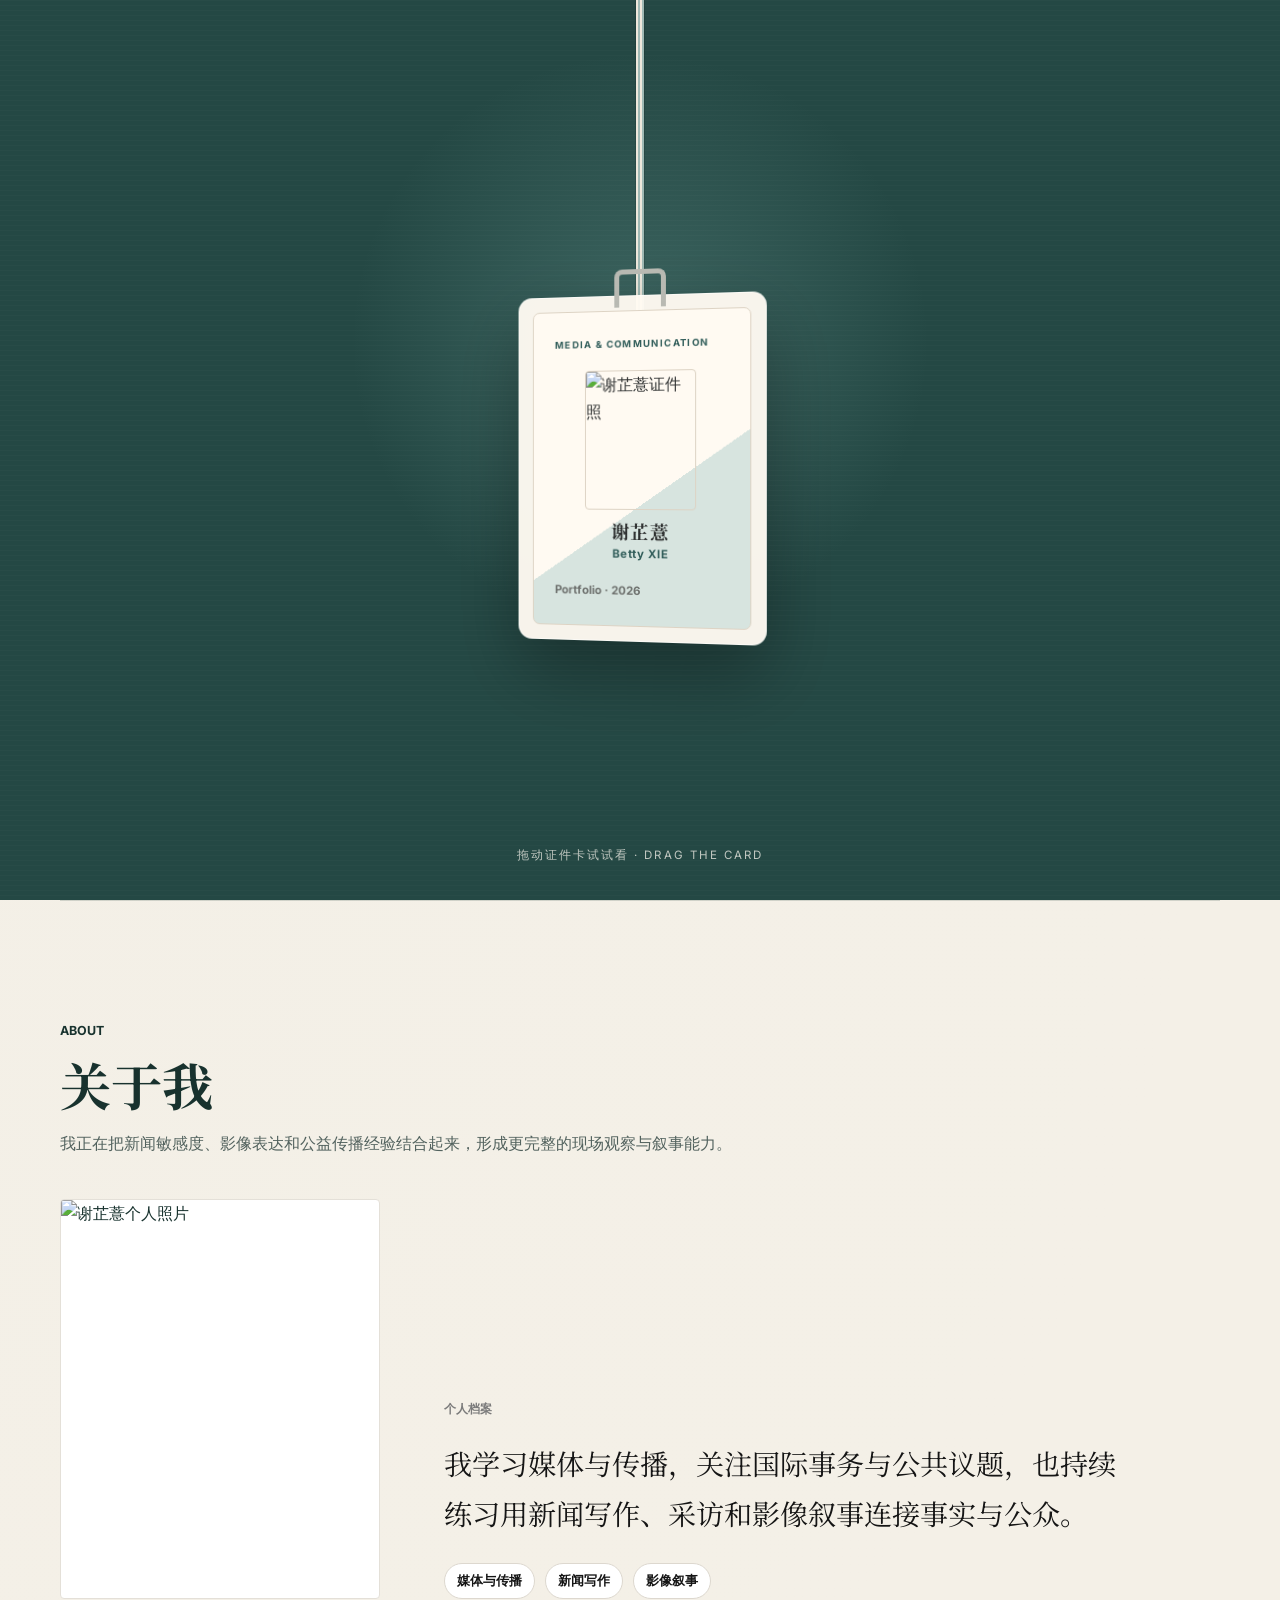
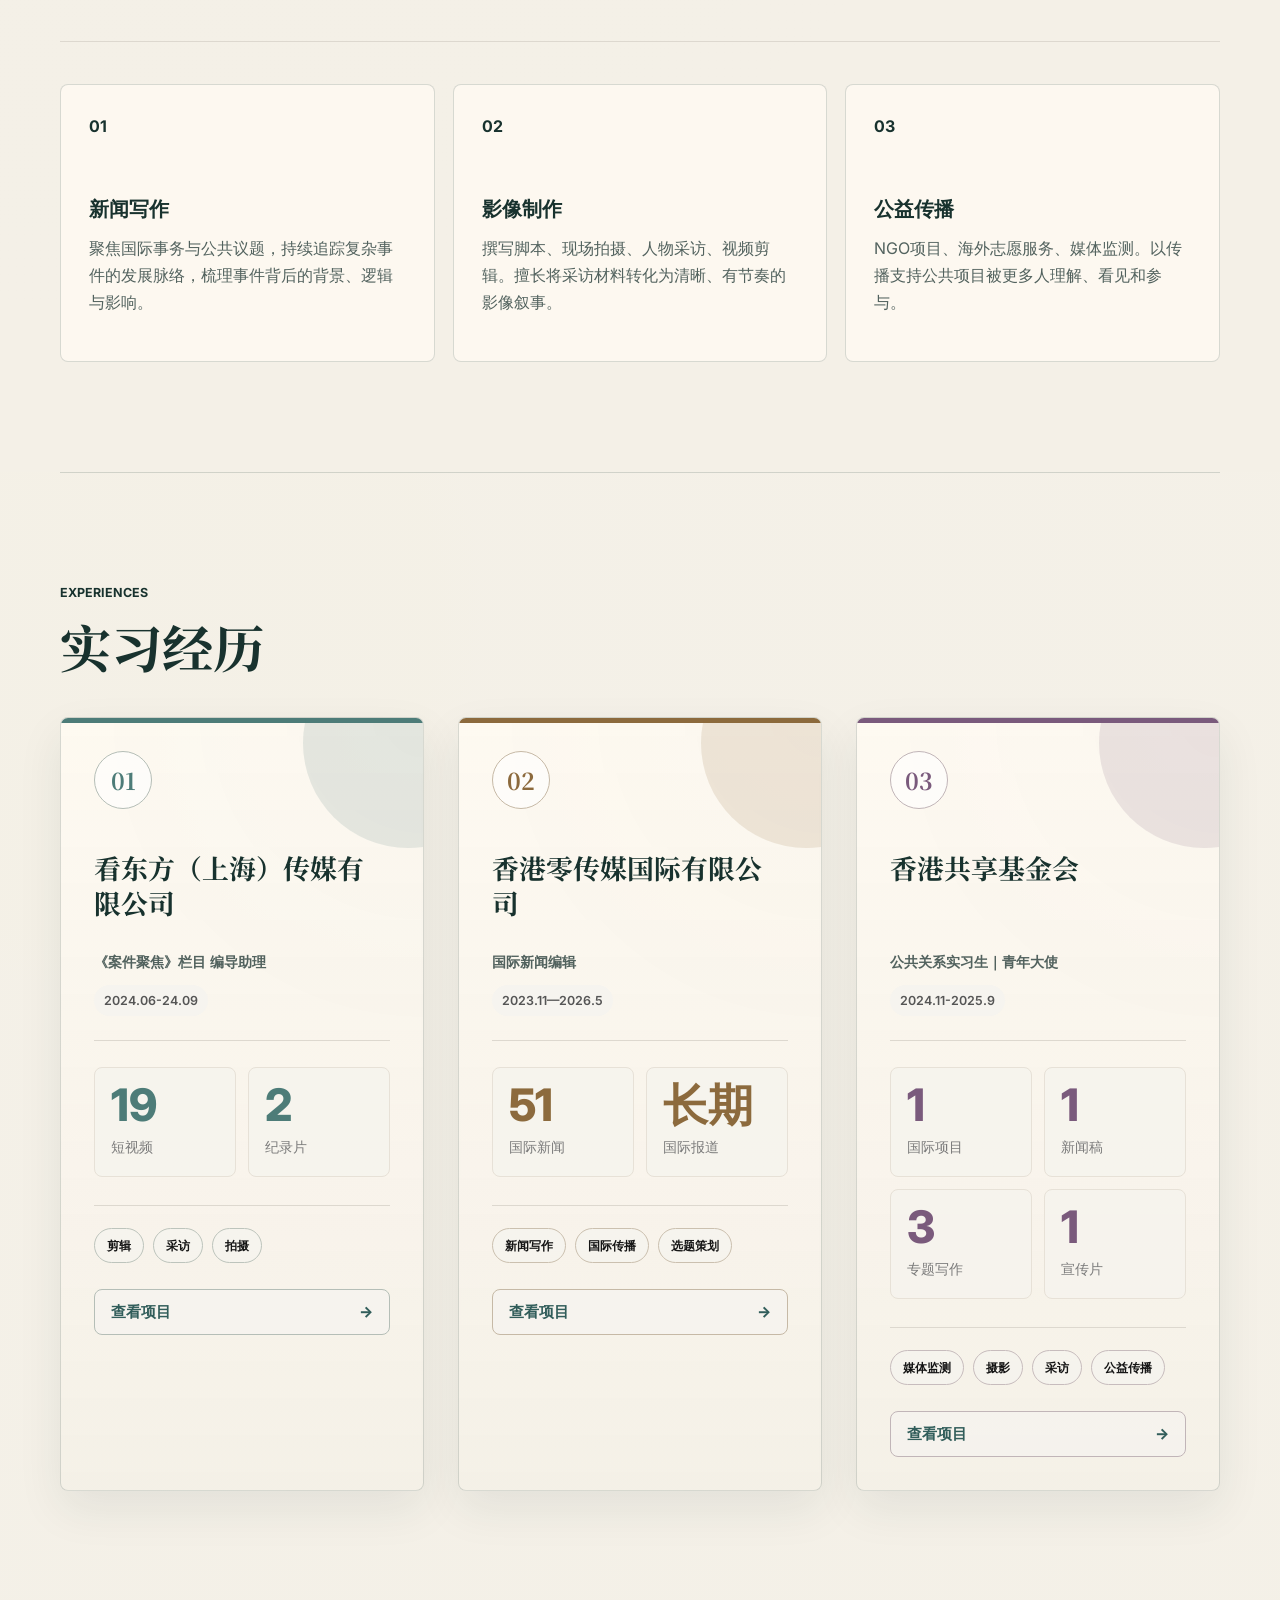
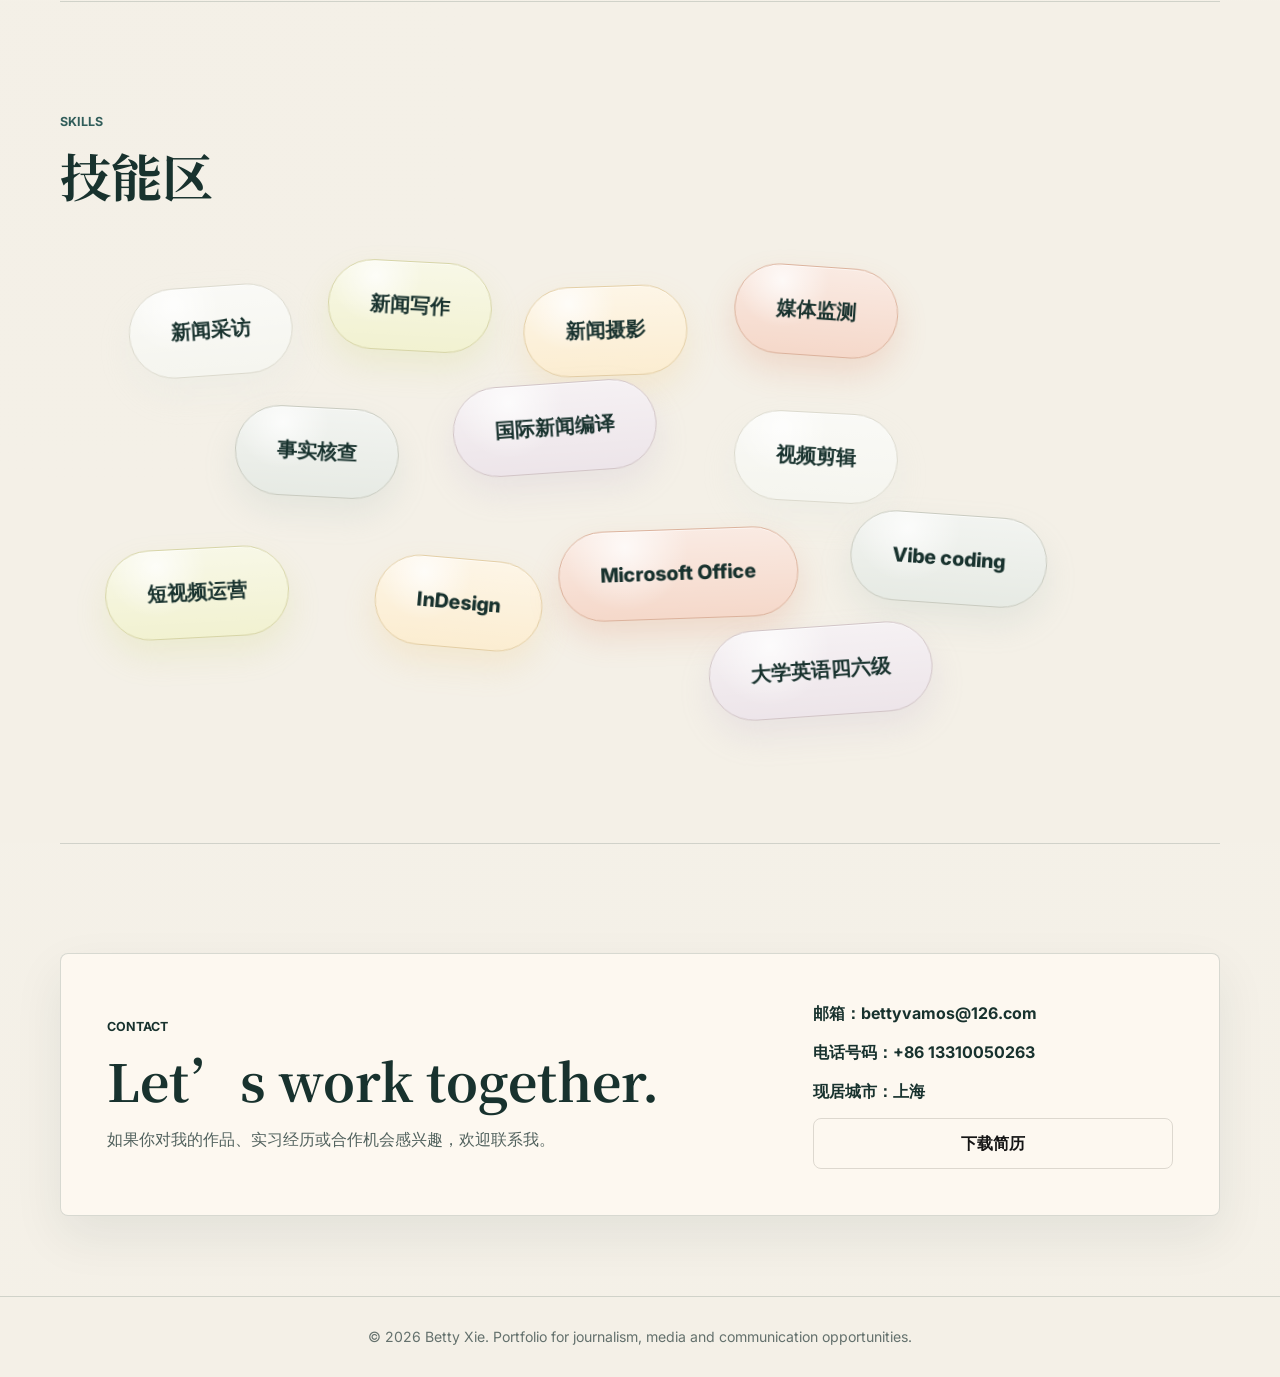
==== commit c5cfa9c2: "Add files via upload" ====
--- a/index.html
+++ b/index.html
@@ -236,6 +236,7 @@
           <span>邮箱：bettyvamos@126.com</span>
           <span>电话号码：+86 13310050263</span>
           <span>现居城市：上海</span>
+          <a class="btn primary" href="谢芷薏_简历.pdf" download>下载简历</a>
         </div>
       </div>
     </section>
